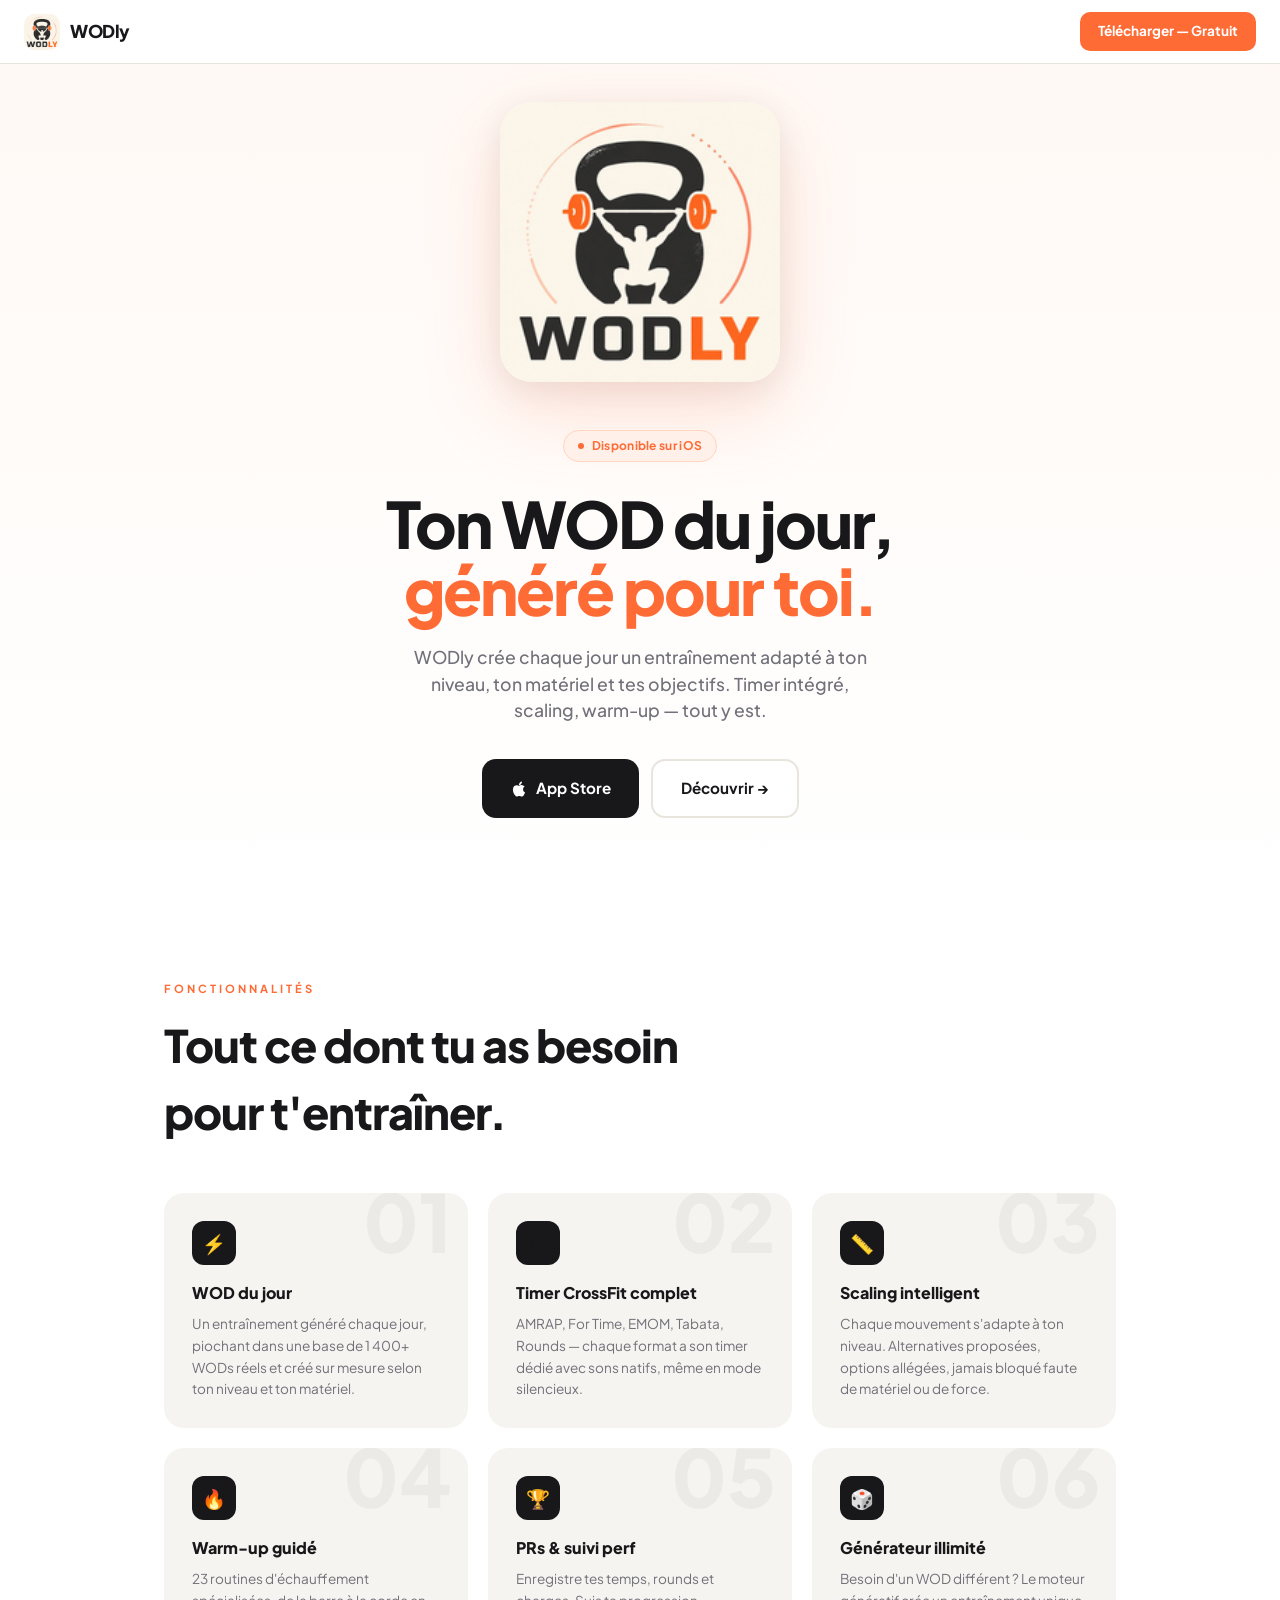
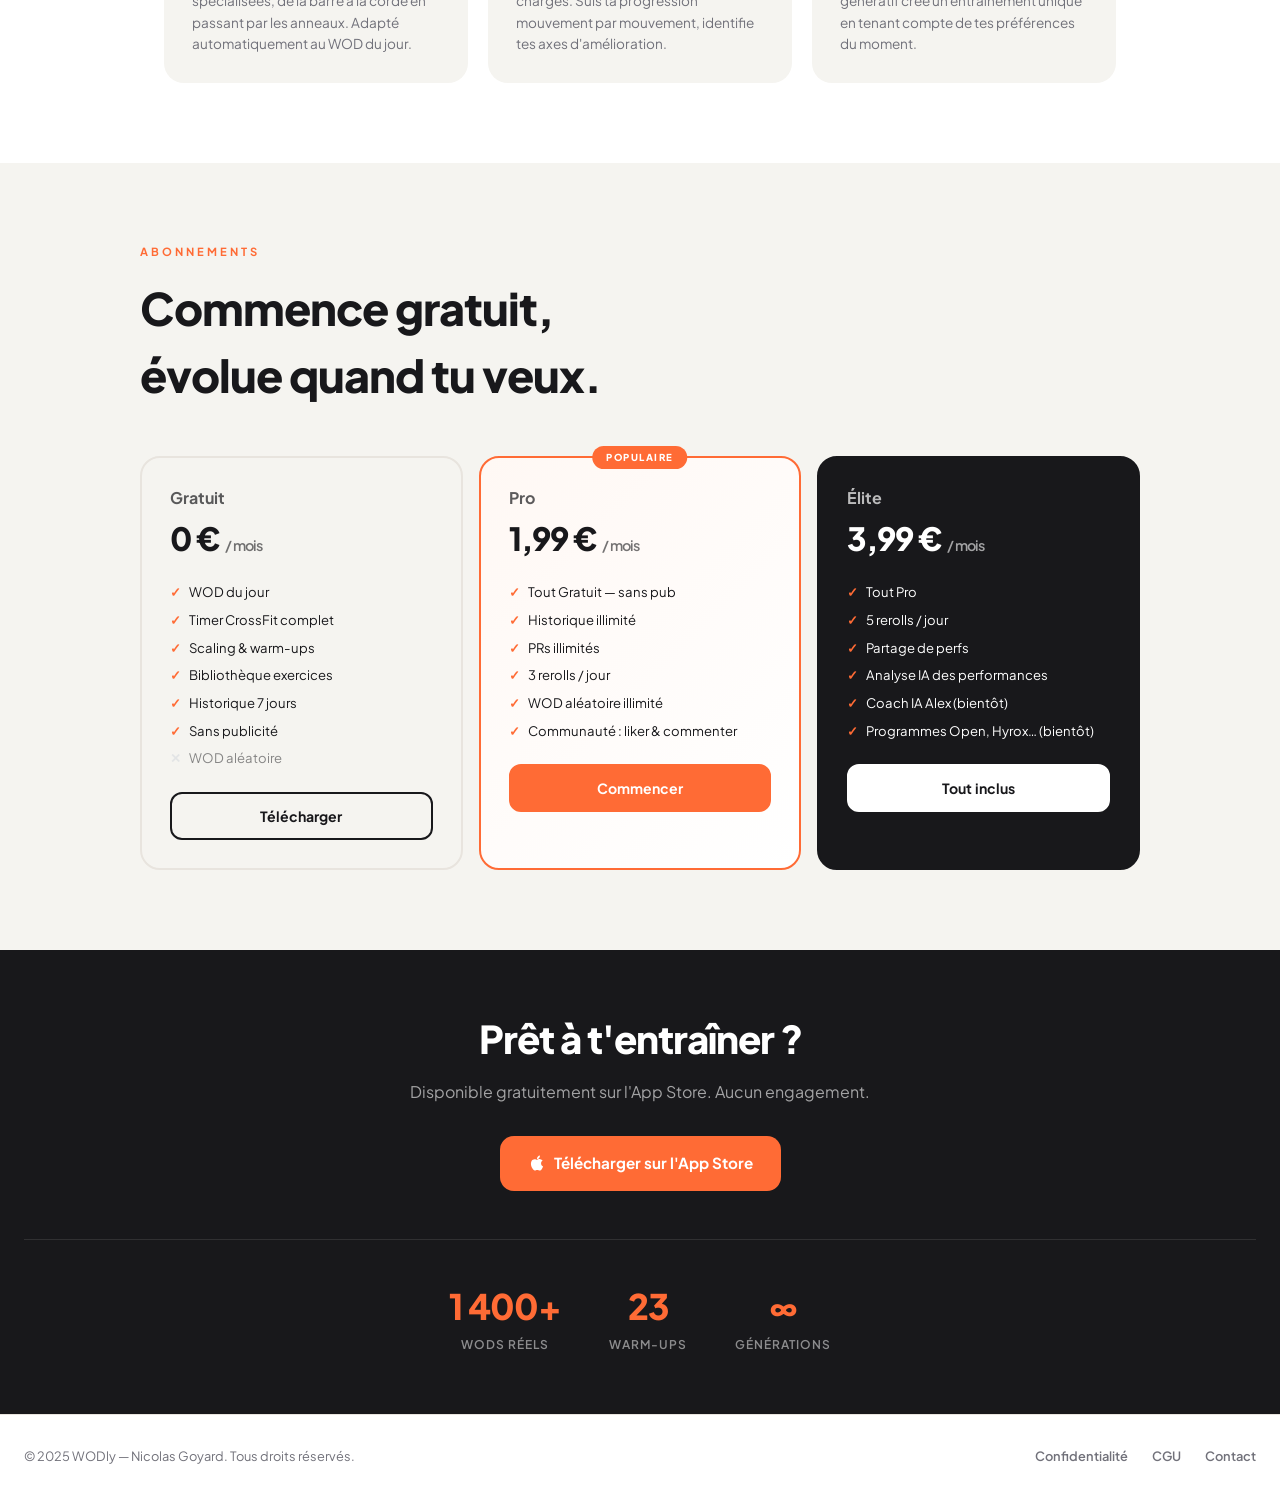
==== index.html @ 3c25b991 "Le plan Gratuit reste sans publicité Décision produit : aucune régie ne sera intégrée. La politique " ====
<!DOCTYPE html>
<html lang="fr">
<head>
<meta charset="UTF-8"/>
<meta name="viewport" content="width=device-width, initial-scale=1.0"/>
<title>WODly — Ton coach CrossFit quotidien</title>
<meta name="description" content="WODly génère ton WOD du jour, adapté à ton niveau et ton matériel. Timer, warm-up, scaling, records personnels."/>
<link rel="preconnect" href="https://fonts.googleapis.com"/>
<link href="https://fonts.googleapis.com/css2?family=Plus+Jakarta+Sans:wght@400;600;700;800;900&display=swap" rel="stylesheet"/>
<style>
  *{margin:0;padding:0;box-sizing:border-box;}
  :root{
    --orange:#FF6B35;
    --dark:#18181B;
    --cream:#FFF8F4;
    --gray:#71717A;
    --light:#F5F4F0;
  }
  body{font-family:'Plus Jakarta Sans',sans-serif;background:#fff;color:var(--dark);line-height:1.5;}

  /* NAV */
  nav{position:fixed;top:0;left:0;right:0;z-index:100;background:rgba(255,255,255,.92);backdrop-filter:blur(12px);border-bottom:1px solid #E8E4DE;padding:0 24px;height:64px;display:flex;align-items:center;justify-content:space-between;}
  .nav-logo{display:flex;align-items:center;gap:10px;}
  .nav-logo img{width:36px;height:36px;border-radius:10px;}
  .nav-logo span{font-size:1.1rem;font-weight:900;letter-spacing:-.5px;}
  .nav-cta{background:var(--orange);color:#fff;border:none;border-radius:10px;padding:9px 18px;font-family:inherit;font-size:.85rem;font-weight:700;cursor:pointer;text-decoration:none;}

  /* HERO */
  .hero{min-height:100vh;display:flex;flex-direction:column;align-items:center;justify-content:center;text-align:center;background:linear-gradient(180deg,var(--cream) 0%,#fff 100%);padding:80px 24px 60px;}
  .hero-badge{display:inline-flex;align-items:center;gap:8px;background:#FFF0E9;border:1.5px solid #FFD6C0;border-radius:20px;padding:6px 14px;font-size:.75rem;font-weight:700;color:var(--orange);margin-bottom:28px;letter-spacing:.3px;}
  .hero-badge span{width:6px;height:6px;border-radius:50%;background:var(--orange);animation:pulse 2s infinite;}
  @keyframes pulse{0%,100%{opacity:1;transform:scale(1)}50%{opacity:.6;transform:scale(.85)}}
  .hero h1{font-size:clamp(2.4rem,6vw,4rem);font-weight:900;line-height:1.05;letter-spacing:-2px;max-width:680px;margin-bottom:20px;}
  .hero h1 em{font-style:normal;color:var(--orange);}
  .hero p{font-size:1.1rem;color:var(--gray);max-width:480px;margin-bottom:36px;font-weight:500;}
  .hero-btns{display:flex;gap:12px;flex-wrap:wrap;justify-content:center;}
  .btn-primary{background:var(--dark);color:#fff;border:none;border-radius:14px;padding:16px 28px;font-family:inherit;font-size:.95rem;font-weight:700;cursor:pointer;text-decoration:none;display:inline-flex;align-items:center;gap:8px;}
  .btn-secondary{background:#fff;color:var(--dark);border:2px solid #E8E4DE;border-radius:14px;padding:16px 28px;font-family:inherit;font-size:.95rem;font-weight:700;cursor:pointer;text-decoration:none;}
  .hero-img{width:min(280px,80vw);height:min(280px,80vw);border-radius:32px;margin-bottom:48px;box-shadow:0 30px 80px rgba(255,107,53,.18),0 8px 32px rgba(0,0,0,.08);}

  /* FEATURES */
  .section{padding:80px 24px;max-width:1000px;margin:0 auto;}
  .section-label{font-size:.7rem;font-weight:700;letter-spacing:3px;text-transform:uppercase;color:var(--orange);margin-bottom:14px;}
  .section h2{font-size:clamp(1.8rem,4vw,2.8rem);font-weight:900;letter-spacing:-1px;margin-bottom:48px;max-width:560px;}
  .features{display:grid;grid-template-columns:repeat(auto-fit,minmax(280px,1fr));gap:20px;}
  .feat{background:var(--light);border-radius:20px;padding:28px;position:relative;overflow:hidden;}
  .feat::before{content:attr(data-n);position:absolute;top:-12px;right:16px;font-size:5rem;font-weight:900;color:rgba(0,0,0,.04);line-height:1;}
  .feat-icon{width:44px;height:44px;border-radius:12px;background:var(--dark);display:flex;align-items:center;justify-content:center;margin-bottom:16px;font-size:1.2rem;}
  .feat h3{font-size:1rem;font-weight:800;margin-bottom:8px;}
  .feat p{font-size:.85rem;color:var(--gray);line-height:1.6;}

  /* PLANS */
  .plans-grid{display:grid;grid-template-columns:repeat(auto-fit,minmax(280px,1fr));gap:16px;margin-top:8px;}
  .plan{border-radius:20px;padding:28px;border:2px solid #E8E4DE;position:relative;}
  .plan.featured{border-color:var(--orange);background:linear-gradient(135deg,#FFF8F4,#fff);}
  .plan.elite{border-color:var(--dark);background:var(--dark);color:#fff;}
  .plan-badge{position:absolute;top:-12px;left:50%;transform:translateX(-50%);background:var(--orange);color:#fff;border-radius:20px;padding:4px 14px;font-size:.6rem;font-weight:800;letter-spacing:1.5px;white-space:nowrap;}
  .plan h3{font-size:1rem;font-weight:700;margin-bottom:4px;opacity:.7;}
  .plan .price{font-size:2rem;font-weight:900;letter-spacing:-1px;margin-bottom:20px;}
  .plan .price span{font-size:.9rem;font-weight:600;opacity:.6;}
  .plan ul{list-style:none;display:flex;flex-direction:column;gap:8px;margin-bottom:24px;}
  .plan ul li{font-size:.82rem;display:flex;align-items:center;gap:8px;}
  .plan ul li::before{content:'✓';color:var(--orange);font-weight:900;flex-shrink:0;}
  .plan.elite ul li::before{color:#FF6B35;}
  .plan ul li.no::before{content:'✕';color:#D1D5DB;}
  .plan ul li.no{opacity:.5;}
  .plan-btn{width:100%;padding:13px;border-radius:12px;font-family:inherit;font-size:.88rem;font-weight:700;cursor:pointer;border:2px solid var(--dark);background:transparent;color:var(--dark);}
  .plan.featured .plan-btn{background:var(--orange);border-color:var(--orange);color:#fff;}
  .plan.elite .plan-btn{background:#fff;border-color:#fff;color:var(--dark);}

  /* TRUST */
  .trust{background:var(--dark);color:#fff;padding:60px 24px;text-align:center;}
  .trust h2{font-size:clamp(1.6rem,4vw,2.4rem);font-weight:900;letter-spacing:-1px;margin-bottom:12px;}
  .trust p{opacity:.6;margin-bottom:32px;font-size:1rem;}
  .trust .btn-primary{background:var(--orange);}
  .stats{display:flex;justify-content:center;gap:48px;flex-wrap:wrap;margin-top:48px;padding-top:40px;border-top:1px solid rgba(255,255,255,.1);}
  .stat{text-align:center;}
  .stat .val{font-size:2.2rem;font-weight:900;letter-spacing:-1px;color:var(--orange);}
  .stat .lbl{font-size:.75rem;opacity:.5;font-weight:600;letter-spacing:1px;text-transform:uppercase;margin-top:4px;}

  /* FOOTER */
  footer{background:#fff;border-top:1px solid #E8E4DE;padding:32px 24px;display:flex;justify-content:space-between;align-items:center;flex-wrap:wrap;gap:16px;font-size:.8rem;color:var(--gray);}
  footer a{color:var(--gray);text-decoration:none;font-weight:600;}
  footer a:hover{color:var(--dark);}
  .footer-links{display:flex;gap:24px;}

  @media(max-width:600px){
    .hero h1{font-size:2.2rem;}
    .stats{gap:28px;}
  }
</style>
</head>
<body>

<nav>
  <div class="nav-logo">
    <img src="[data-uri]" alt="WODly"/>
    <span>WODly</span>
  </div>
  <a href="#telechargement" class="nav-cta">Télécharger — Gratuit</a>
</nav>

<section class="hero">
  <img class="hero-img" src="[data-uri]" alt="WODly"/>
  <div class="hero-badge"><span></span>Disponible sur iOS</div>
  <h1>Ton WOD du jour, <em>généré pour toi.</em></h1>
  <p>WODly crée chaque jour un entraînement adapté à ton niveau, ton matériel et tes objectifs. Timer intégré, scaling, warm-up — tout y est.</p>
  <div class="hero-btns">
    <a href="#telechargement" class="btn-primary">
      <svg width="18" height="18" viewBox="0 0 24 24" fill="currentColor"><path d="M18.71 19.5c-.83 1.24-1.71 2.45-3.05 2.47-1.34.03-1.77-.79-3.29-.79-1.53 0-2 .77-3.27.82-1.31.05-2.3-1.32-3.14-2.53C4.25 17 2.94 12.45 4.7 9.39c.87-1.52 2.43-2.48 4.12-2.51 1.28-.02 2.5.87 3.29.87.78 0 2.26-1.07 3.8-.91.65.03 2.47.26 3.64 1.98-.09.06-2.17 1.28-2.15 3.81.03 3.02 2.65 4.03 2.68 4.04-.03.07-.42 1.44-1.38 2.83M13 3.5c.73-.83 1.94-1.46 2.94-1.5.13 1.17-.34 2.35-1.04 3.19-.69.85-1.83 1.51-2.95 1.42-.15-1.15.41-2.35 1.05-3.11z"/></svg>
      App Store
    </a>
    <a href="#fonctionnalites" class="btn-secondary">Découvrir →</a>
  </div>
</section>

<div id="fonctionnalites" class="section">
  <div class="section-label">Fonctionnalités</div>
  <h2>Tout ce dont tu as besoin pour t'entraîner.</h2>
  <div class="features">
    <div class="feat" data-n="01">
      <div class="feat-icon">⚡</div>
      <h3>WOD du jour</h3>
      <p>Un entraînement généré chaque jour, piochant dans une base de 1 400+ WODs réels et créé sur mesure selon ton niveau et ton matériel.</p>
    </div>
    <div class="feat" data-n="02">
      <div class="feat-icon">⏱</div>
      <h3>Timer CrossFit complet</h3>
      <p>AMRAP, For Time, EMOM, Tabata, Rounds — chaque format a son timer dédié avec sons natifs, même en mode silencieux.</p>
    </div>
    <div class="feat" data-n="03">
      <div class="feat-icon">📏</div>
      <h3>Scaling intelligent</h3>
      <p>Chaque mouvement s'adapte à ton niveau. Alternatives proposées, options allégées, jamais bloqué faute de matériel ou de force.</p>
    </div>
    <div class="feat" data-n="04">
      <div class="feat-icon">🔥</div>
      <h3>Warm-up guidé</h3>
      <p>23 routines d'échauffement spécialisées, de la barre à la corde en passant par les anneaux. Adapté automatiquement au WOD du jour.</p>
    </div>
    <div class="feat" data-n="05">
      <div class="feat-icon">🏆</div>
      <h3>PRs &amp; suivi perf</h3>
      <p>Enregistre tes temps, rounds et charges. Suis ta progression mouvement par mouvement, identifie tes axes d'amélioration.</p>
    </div>
    <div class="feat" data-n="06">
      <div class="feat-icon">🎲</div>
      <h3>Générateur illimité</h3>
      <p>Besoin d'un WOD différent ? Le moteur génératif crée un entraînement unique en tenant compte de tes préférences du moment.</p>
    </div>
  </div>
</div>

<div class="section" style="background:var(--light);max-width:none;padding:80px 24px;">
<div style="max-width:1000px;margin:0 auto;">
  <div class="section-label">Abonnements</div>
  <h2>Commence gratuit, évolue quand tu veux.</h2>
  <div class="plans-grid">

    <div class="plan">
      <h3>Gratuit</h3>
      <div class="price">0 € <span>/ mois</span></div>
      <ul>
        <li>WOD du jour</li>
        <li>Timer CrossFit complet</li>
        <li>Scaling &amp; warm-ups</li>
        <li>Bibliothèque exercices</li>
        <li>Historique 7 jours</li>
        <li>Sans publicité</li>
        <li class="no">WOD aléatoire</li>
      </ul>
      <button class="plan-btn">Télécharger</button>
    </div>

    <div class="plan featured">
      <div class="plan-badge">POPULAIRE</div>
      <h3>Pro</h3>
      <div class="price">1,99 € <span>/ mois</span></div>
      <ul>
        <li>Tout Gratuit — sans pub</li>
        <li>Historique illimité</li>
        <li>PRs illimités</li>
        <li>3 rerolls / jour</li>
        <li>WOD aléatoire illimité</li>
        <li>Communauté : liker &amp; commenter</li>
      </ul>
      <button class="plan-btn">Commencer</button>
    </div>

    <div class="plan elite">
      <h3>Élite</h3>
      <div class="price">3,99 € <span>/ mois</span></div>
      <ul>
        <li>Tout Pro</li>
        <li>5 rerolls / jour</li>
        <li>Partage de perfs</li>
        <li>Analyse IA des performances</li>
        <li>Coach IA Alex (bientôt)</li>
        <li>Programmes Open, Hyrox… (bientôt)</li>
      </ul>
      <button class="plan-btn">Tout inclus</button>
    </div>

  </div>
</div>
</div>

<div class="trust" id="telechargement">
  <h2>Prêt à t'entraîner ?</h2>
  <p>Disponible gratuitement sur l'App Store. Aucun engagement.</p>
  <a href="#" class="btn-primary">
    <svg width="18" height="18" viewBox="0 0 24 24" fill="currentColor"><path d="M18.71 19.5c-.83 1.24-1.71 2.45-3.05 2.47-1.34.03-1.77-.79-3.29-.79-1.53 0-2 .77-3.27.82-1.31.05-2.3-1.32-3.14-2.53C4.25 17 2.94 12.45 4.7 9.39c.87-1.52 2.43-2.48 4.12-2.51 1.28-.02 2.5.87 3.29.87.78 0 2.26-1.07 3.8-.91.65.03 2.47.26 3.64 1.98-.09.06-2.17 1.28-2.15 3.81.03 3.02 2.65 4.03 2.68 4.04-.03.07-.42 1.44-1.38 2.83M13 3.5c.73-.83 1.94-1.46 2.94-1.5.13 1.17-.34 2.35-1.04 3.19-.69.85-1.83 1.51-2.95 1.42-.15-1.15.41-2.35 1.05-3.11z"/></svg>
    Télécharger sur l'App Store
  </a>
  <div class="stats">
    <div class="stat"><div class="val">1 400+</div><div class="lbl">WODs réels</div></div>
    <div class="stat"><div class="val">23</div><div class="lbl">Warm-ups</div></div>
    <div class="stat"><div class="val">∞</div><div class="lbl">Générations</div></div>
  </div>
</div>

<footer>
  <span>© 2025 WODly — Nicolas Goyard. Tous droits réservés.</span>
  <div class="footer-links">
    <a href="politique-de-confidentialite.html">Confidentialité</a>
    <a href="cgu.html">CGU</a>
    <a href="mailto:contact@wodly-app.com">Contact</a>
  </div>
</footer>

</body>
</html>
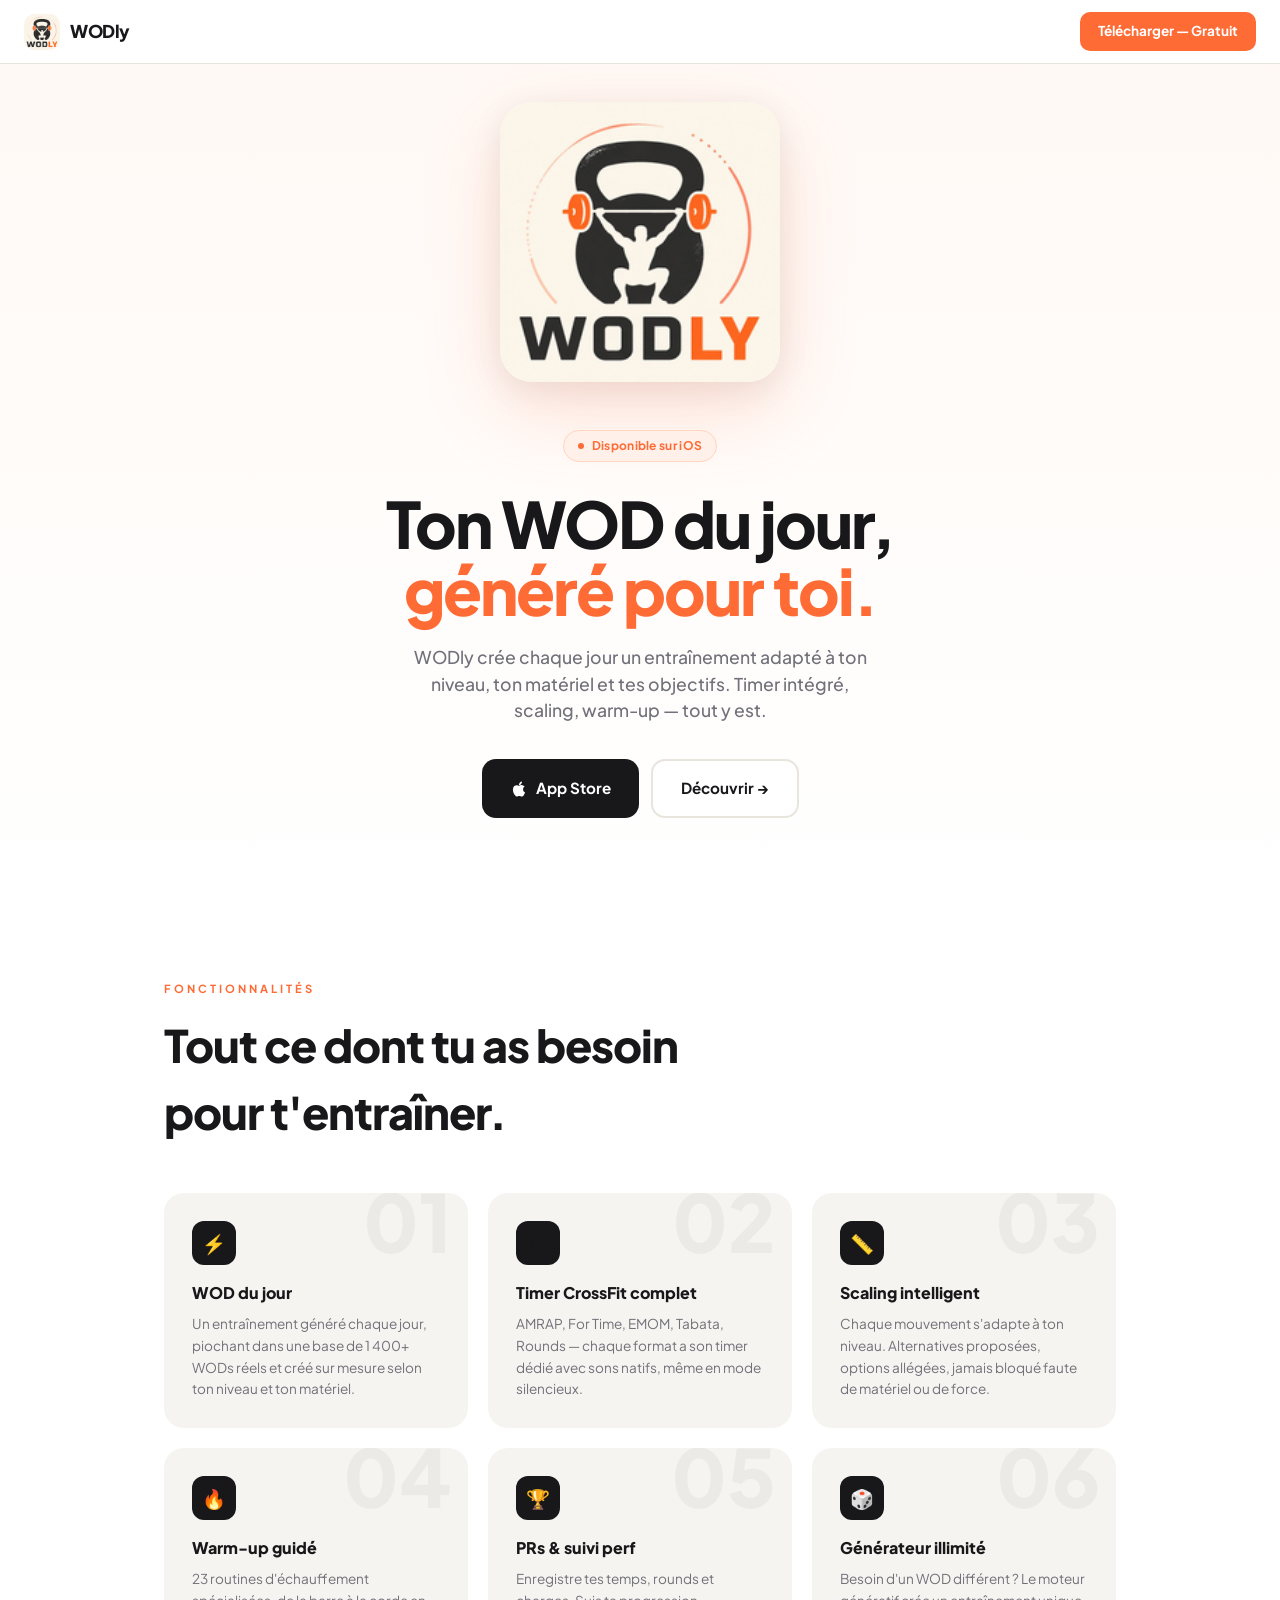
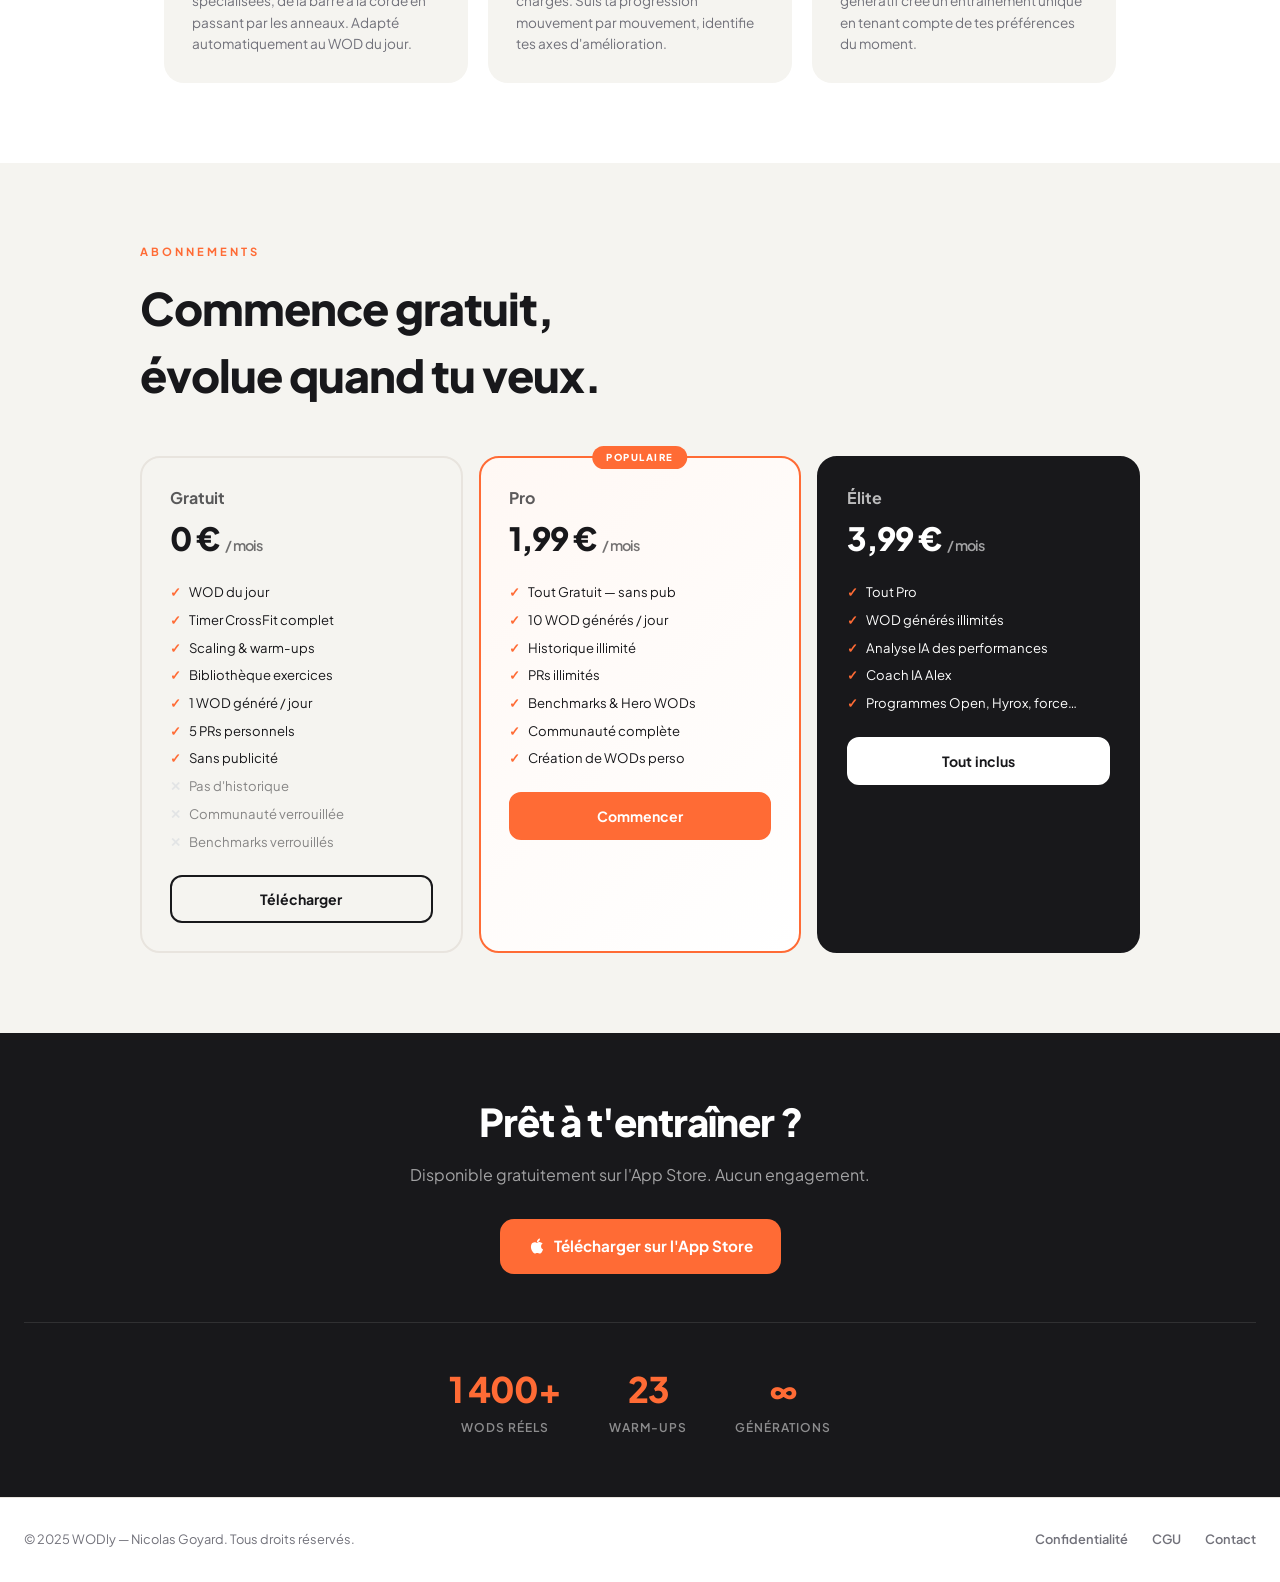
==== commit 518609e1: "Aligne les offres sur ce que l'app livre vraiment La page annonçait « Historique 7 jours » au plan G" ====
--- a/index.html
+++ b/index.html
@@ -165,9 +165,12 @@
         <li>Timer CrossFit complet</li>
         <li>Scaling &amp; warm-ups</li>
         <li>Bibliothèque exercices</li>
-        <li>Historique 7 jours</li>
+        <li>1 WOD généré / jour</li>
+        <li>5 PRs personnels</li>
         <li>Sans publicité</li>
-        <li class="no">WOD aléatoire</li>
+        <li class="no">Pas d'historique</li>
+        <li class="no">Communauté verrouillée</li>
+        <li class="no">Benchmarks verrouillés</li>
       </ul>
       <button class="plan-btn">Télécharger</button>
     </div>
@@ -178,11 +181,12 @@
       <div class="price">1,99 € <span>/ mois</span></div>
       <ul>
         <li>Tout Gratuit — sans pub</li>
+        <li>10 WOD générés / jour</li>
         <li>Historique illimité</li>
         <li>PRs illimités</li>
-        <li>3 rerolls / jour</li>
-        <li>WOD aléatoire illimité</li>
-        <li>Communauté : liker &amp; commenter</li>
+        <li>Benchmarks &amp; Hero WODs</li>
+        <li>Communauté complète</li>
+        <li>Création de WODs perso</li>
       </ul>
       <button class="plan-btn">Commencer</button>
     </div>
@@ -192,11 +196,10 @@
       <div class="price">3,99 € <span>/ mois</span></div>
       <ul>
         <li>Tout Pro</li>
-        <li>5 rerolls / jour</li>
-        <li>Partage de perfs</li>
+        <li>WOD générés illimités</li>
         <li>Analyse IA des performances</li>
-        <li>Coach IA Alex (bientôt)</li>
-        <li>Programmes Open, Hyrox… (bientôt)</li>
+        <li>Coach IA Alex</li>
+        <li>Programmes Open, Hyrox, force…</li>
       </ul>
       <button class="plan-btn">Tout inclus</button>
     </div>
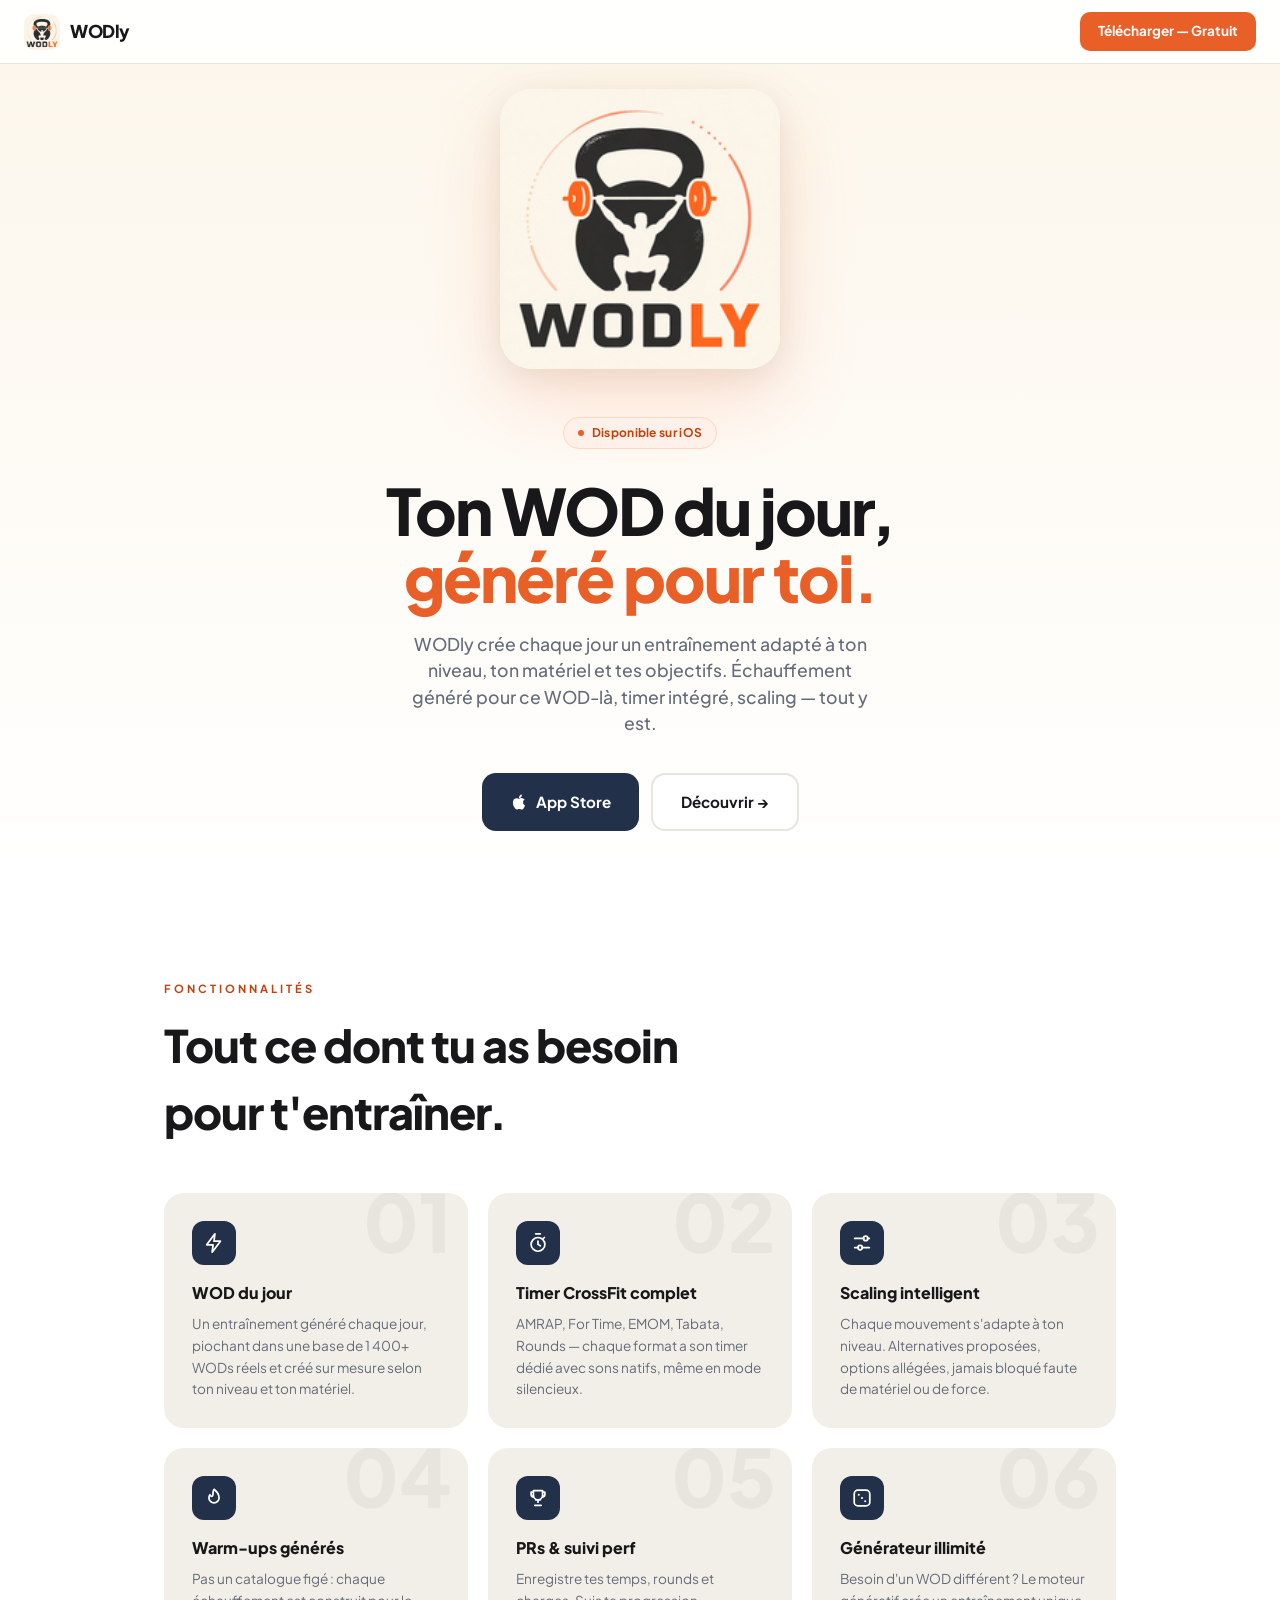
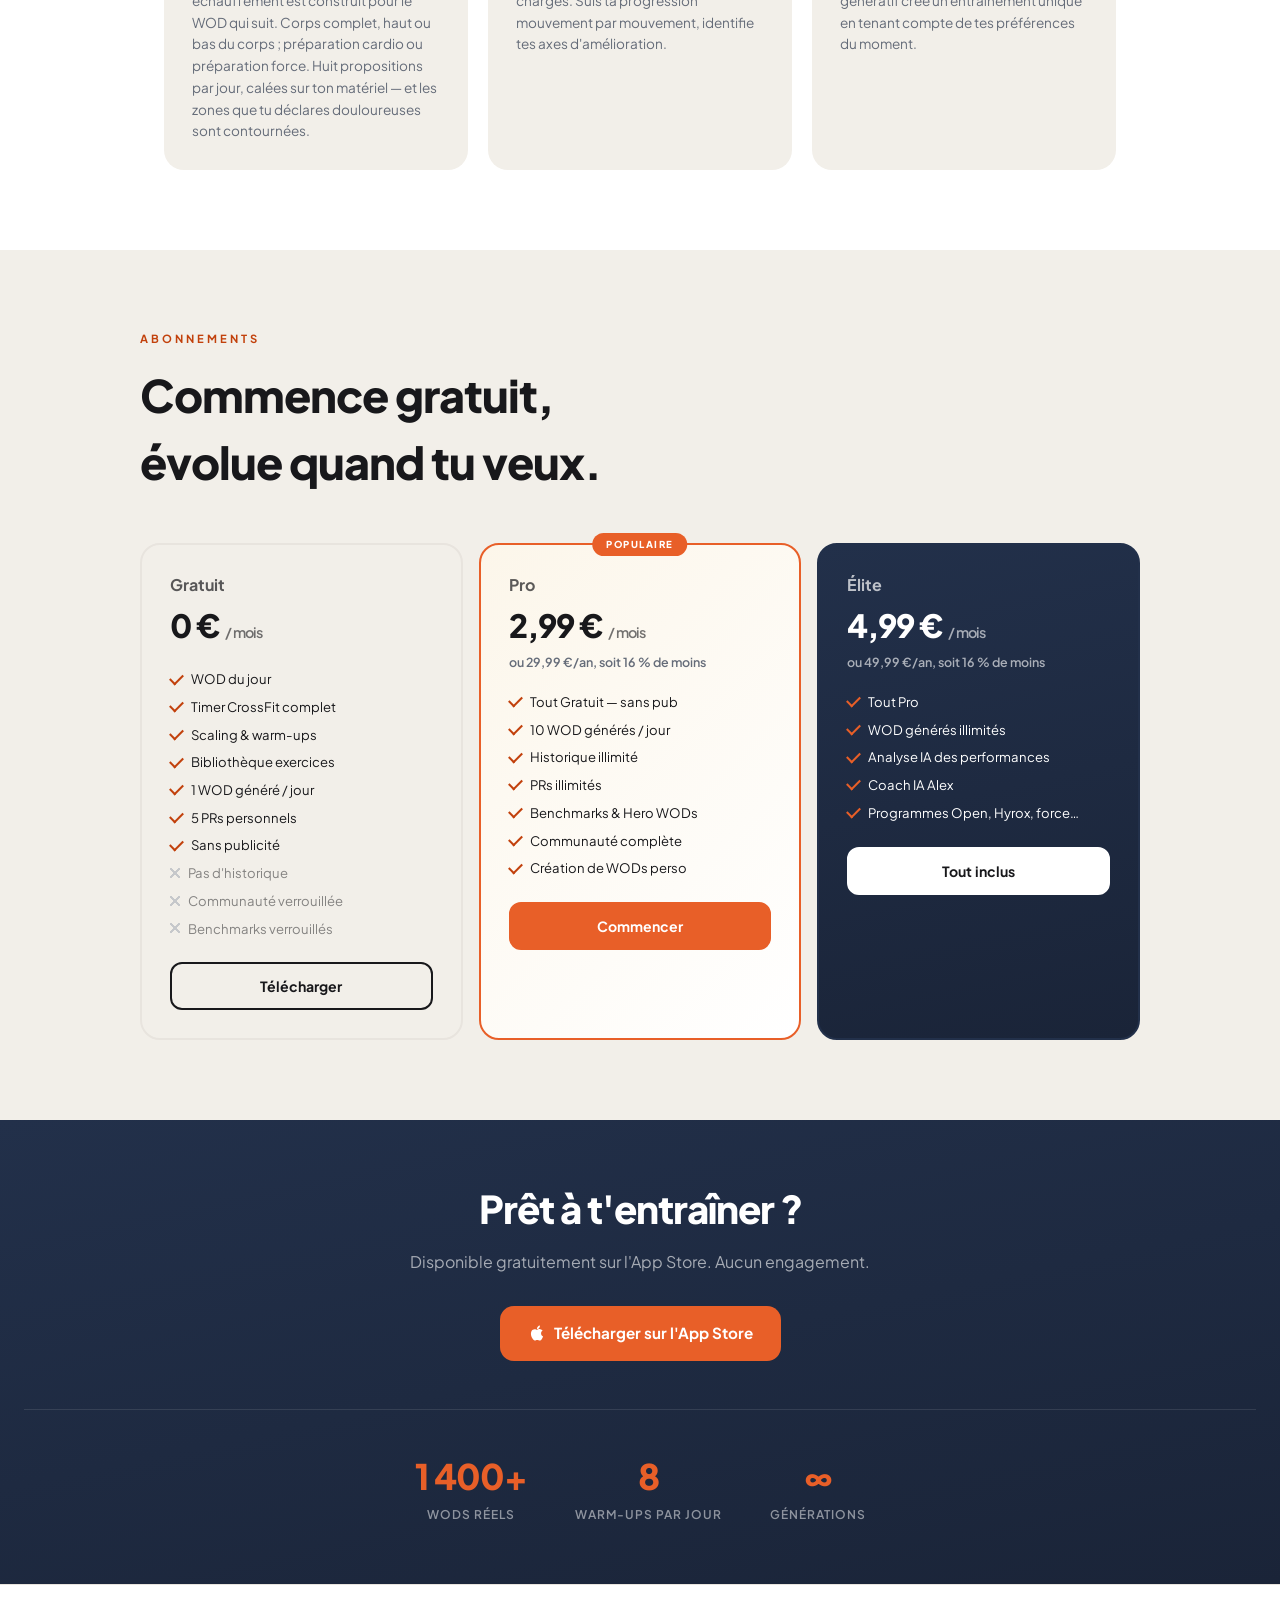
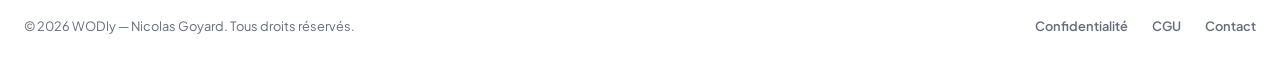
==== commit 48ab331e: "Aligne le site sur l'app : couleurs Denim, vrais tarifs, vrais warm-ups Couleurs. Le site vivait sur" ====
--- a/index.html
+++ b/index.html
@@ -10,16 +10,24 @@
 <style>
   *{margin:0;padding:0;box-sizing:border-box;}
   :root{
-    --orange:#FF6B35;
+    /* Alignée sur l'apparence Denim de l'app (2026-09-11), celle que voient
+       les athlètes par défaut. L'orange vif sert aux aplats et au grand texte ;
+       --orange-ink, plus sombre, sert partout où l'orange devient du petit
+       texte sur fond clair — c'est la correction de contraste faite dans l'app. */
+    --denim:#22304A;
+    --denim-deep:#1A2438;
+    --orange:#E85F28;
+    --orange-ink:#C2410C;
     --dark:#18181B;
-    --cream:#FFF8F4;
-    --gray:#71717A;
-    --light:#F5F4F0;
+    --cream:#FCF6EA;
+    --gray:#656C79;
+    --light:#F2EFE9;
+    --border:#E8E4DE;
   }
   body{font-family:'Plus Jakarta Sans',sans-serif;background:#fff;color:var(--dark);line-height:1.5;}
 
   /* NAV */
-  nav{position:fixed;top:0;left:0;right:0;z-index:100;background:rgba(255,255,255,.92);backdrop-filter:blur(12px);border-bottom:1px solid #E8E4DE;padding:0 24px;height:64px;display:flex;align-items:center;justify-content:space-between;}
+  nav{position:fixed;top:0;left:0;right:0;z-index:100;background:rgba(255,255,255,.92);backdrop-filter:blur(12px);border-bottom:1px solid var(--border);padding:0 24px;height:64px;display:flex;align-items:center;justify-content:space-between;}
   .nav-logo{display:flex;align-items:center;gap:10px;}
   .nav-logo img{width:36px;height:36px;border-radius:10px;}
   .nav-logo span{font-size:1.1rem;font-weight:900;letter-spacing:-.5px;}
@@ -27,49 +35,58 @@
 
   /* HERO */
   .hero{min-height:100vh;display:flex;flex-direction:column;align-items:center;justify-content:center;text-align:center;background:linear-gradient(180deg,var(--cream) 0%,#fff 100%);padding:80px 24px 60px;}
-  .hero-badge{display:inline-flex;align-items:center;gap:8px;background:#FFF0E9;border:1.5px solid #FFD6C0;border-radius:20px;padding:6px 14px;font-size:.75rem;font-weight:700;color:var(--orange);margin-bottom:28px;letter-spacing:.3px;}
+  .hero-badge{display:inline-flex;align-items:center;gap:8px;background:#FFF0E9;border:1.5px solid #FFD6C0;border-radius:20px;padding:6px 14px;font-size:.75rem;font-weight:700;color:var(--orange-ink);margin-bottom:28px;letter-spacing:.3px;}
   .hero-badge span{width:6px;height:6px;border-radius:50%;background:var(--orange);animation:pulse 2s infinite;}
   @keyframes pulse{0%,100%{opacity:1;transform:scale(1)}50%{opacity:.6;transform:scale(.85)}}
   .hero h1{font-size:clamp(2.4rem,6vw,4rem);font-weight:900;line-height:1.05;letter-spacing:-2px;max-width:680px;margin-bottom:20px;}
   .hero h1 em{font-style:normal;color:var(--orange);}
   .hero p{font-size:1.1rem;color:var(--gray);max-width:480px;margin-bottom:36px;font-weight:500;}
   .hero-btns{display:flex;gap:12px;flex-wrap:wrap;justify-content:center;}
-  .btn-primary{background:var(--dark);color:#fff;border:none;border-radius:14px;padding:16px 28px;font-family:inherit;font-size:.95rem;font-weight:700;cursor:pointer;text-decoration:none;display:inline-flex;align-items:center;gap:8px;}
-  .btn-secondary{background:#fff;color:var(--dark);border:2px solid #E8E4DE;border-radius:14px;padding:16px 28px;font-family:inherit;font-size:.95rem;font-weight:700;cursor:pointer;text-decoration:none;}
+  .btn-primary{background:var(--denim);color:#fff;border:none;border-radius:14px;padding:16px 28px;font-family:inherit;font-size:.95rem;font-weight:700;cursor:pointer;text-decoration:none;display:inline-flex;align-items:center;gap:8px;}
+  .btn-secondary{background:#fff;color:var(--dark);border:2px solid var(--border);border-radius:14px;padding:16px 28px;font-family:inherit;font-size:.95rem;font-weight:700;cursor:pointer;text-decoration:none;}
   .hero-img{width:min(280px,80vw);height:min(280px,80vw);border-radius:32px;margin-bottom:48px;box-shadow:0 30px 80px rgba(255,107,53,.18),0 8px 32px rgba(0,0,0,.08);}
 
   /* FEATURES */
   .section{padding:80px 24px;max-width:1000px;margin:0 auto;}
-  .section-label{font-size:.7rem;font-weight:700;letter-spacing:3px;text-transform:uppercase;color:var(--orange);margin-bottom:14px;}
+  .section-label{font-size:.7rem;font-weight:700;letter-spacing:3px;text-transform:uppercase;color:var(--orange-ink);margin-bottom:14px;}
   .section h2{font-size:clamp(1.8rem,4vw,2.8rem);font-weight:900;letter-spacing:-1px;margin-bottom:48px;max-width:560px;}
   .features{display:grid;grid-template-columns:repeat(auto-fit,minmax(280px,1fr));gap:20px;}
   .feat{background:var(--light);border-radius:20px;padding:28px;position:relative;overflow:hidden;}
   .feat::before{content:attr(data-n);position:absolute;top:-12px;right:16px;font-size:5rem;font-weight:900;color:rgba(0,0,0,.04);line-height:1;}
-  .feat-icon{width:44px;height:44px;border-radius:12px;background:var(--dark);display:flex;align-items:center;justify-content:center;margin-bottom:16px;font-size:1.2rem;}
+  .feat-icon{width:44px;height:44px;border-radius:12px;background:var(--denim);color:#fff;display:flex;align-items:center;justify-content:center;margin-bottom:16px;}
   .feat h3{font-size:1rem;font-weight:800;margin-bottom:8px;}
   .feat p{font-size:.85rem;color:var(--gray);line-height:1.6;}
 
   /* PLANS */
   .plans-grid{display:grid;grid-template-columns:repeat(auto-fit,minmax(280px,1fr));gap:16px;margin-top:8px;}
-  .plan{border-radius:20px;padding:28px;border:2px solid #E8E4DE;position:relative;}
-  .plan.featured{border-color:var(--orange);background:linear-gradient(135deg,#FFF8F4,#fff);}
-  .plan.elite{border-color:var(--dark);background:var(--dark);color:#fff;}
+  .plan{border-radius:20px;padding:28px;border:2px solid var(--border);position:relative;}
+  .plan.featured{border-color:var(--orange);background:linear-gradient(135deg,var(--cream),#fff);}
+  .plan.elite{border-color:var(--denim);background:linear-gradient(168deg,var(--denim) 0%,var(--denim-deep) 100%);color:#fff;}
   .plan-badge{position:absolute;top:-12px;left:50%;transform:translateX(-50%);background:var(--orange);color:#fff;border-radius:20px;padding:4px 14px;font-size:.6rem;font-weight:800;letter-spacing:1.5px;white-space:nowrap;}
   .plan h3{font-size:1rem;font-weight:700;margin-bottom:4px;opacity:.7;}
   .plan .price{font-size:2rem;font-weight:900;letter-spacing:-1px;margin-bottom:20px;}
   .plan .price span{font-size:.9rem;font-weight:600;opacity:.6;}
+.price-year{font-size:.78rem;font-weight:600;color:var(--gray);margin:-16px 0 20px;}
+  .plan.elite .price-year{color:rgba(255,255,255,.62);}
   .plan ul{list-style:none;display:flex;flex-direction:column;gap:8px;margin-bottom:24px;}
   .plan ul li{font-size:.82rem;display:flex;align-items:center;gap:8px;}
-  .plan ul li::before{content:'✓';color:var(--orange);font-weight:900;flex-shrink:0;}
-  .plan.elite ul li::before{color:#FF6B35;}
-  .plan ul li.no::before{content:'✕';color:#D1D5DB;}
+  /* Coche DESSINÉE, plus un caractère (2026-09-11). « ✓ » et « ✕ » sont rendus
+     par la police système : sur iOS et macOS ils prennent l'allure des symboles
+     d'Apple, ce qui jurait avec le reste. Deux bords en L pivotés, et le trait
+     suit la couleur du texte partout. */
+  .plan ul li::before{content:'';width:11px;height:6px;flex-shrink:0;margin-top:-3px;
+    border:2px solid var(--orange-ink);border-top:none;border-right:none;transform:rotate(-45deg);}
+  .plan.elite ul li::before{border-color:var(--orange);}
+    .plan ul li.no::before{content:'';width:10px;height:10px;border:none;transform:none;margin-top:0;
+    background:linear-gradient(45deg,transparent 44%,#9BA3AF 44%,#9BA3AF 56%,transparent 56%),
+               linear-gradient(-45deg,transparent 44%,#9BA3AF 44%,#9BA3AF 56%,transparent 56%);}
   .plan ul li.no{opacity:.5;}
   .plan-btn{width:100%;padding:13px;border-radius:12px;font-family:inherit;font-size:.88rem;font-weight:700;cursor:pointer;border:2px solid var(--dark);background:transparent;color:var(--dark);}
   .plan.featured .plan-btn{background:var(--orange);border-color:var(--orange);color:#fff;}
   .plan.elite .plan-btn{background:#fff;border-color:#fff;color:var(--dark);}
 
   /* TRUST */
-  .trust{background:var(--dark);color:#fff;padding:60px 24px;text-align:center;}
+  .trust{background:linear-gradient(168deg,var(--denim) 0%,var(--denim-deep) 100%);color:#fff;padding:60px 24px;text-align:center;}
   .trust h2{font-size:clamp(1.6rem,4vw,2.4rem);font-weight:900;letter-spacing:-1px;margin-bottom:12px;}
   .trust p{opacity:.6;margin-bottom:32px;font-size:1rem;}
   .trust .btn-primary{background:var(--orange);}
@@ -79,7 +96,7 @@
   .stat .lbl{font-size:.75rem;opacity:.5;font-weight:600;letter-spacing:1px;text-transform:uppercase;margin-top:4px;}
 
   /* FOOTER */
-  footer{background:#fff;border-top:1px solid #E8E4DE;padding:32px 24px;display:flex;justify-content:space-between;align-items:center;flex-wrap:wrap;gap:16px;font-size:.8rem;color:var(--gray);}
+  footer{background:#fff;border-top:1px solid var(--border);padding:32px 24px;display:flex;justify-content:space-between;align-items:center;flex-wrap:wrap;gap:16px;font-size:.8rem;color:var(--gray);}
   footer a{color:var(--gray);text-decoration:none;font-weight:600;}
   footer a:hover{color:var(--dark);}
   .footer-links{display:flex;gap:24px;}
@@ -104,7 +121,7 @@
   <img class="hero-img" src="[data-uri]" alt="WODly"/>
   <div class="hero-badge"><span></span>Disponible sur iOS</div>
   <h1>Ton WOD du jour, <em>généré pour toi.</em></h1>
-  <p>WODly crée chaque jour un entraînement adapté à ton niveau, ton matériel et tes objectifs. Timer intégré, scaling, warm-up — tout y est.</p>
+  <p>WODly crée chaque jour un entraînement adapté à ton niveau, ton matériel et tes objectifs. Échauffement généré pour ce WOD-là, timer intégré, scaling — tout y est.</p>
   <div class="hero-btns">
     <a href="#telechargement" class="btn-primary">
       <svg width="18" height="18" viewBox="0 0 24 24" fill="currentColor"><path d="M18.71 19.5c-.83 1.24-1.71 2.45-3.05 2.47-1.34.03-1.77-.79-3.29-.79-1.53 0-2 .77-3.27.82-1.31.05-2.3-1.32-3.14-2.53C4.25 17 2.94 12.45 4.7 9.39c.87-1.52 2.43-2.48 4.12-2.51 1.28-.02 2.5.87 3.29.87.78 0 2.26-1.07 3.8-.91.65.03 2.47.26 3.64 1.98-.09.06-2.17 1.28-2.15 3.81.03 3.02 2.65 4.03 2.68 4.04-.03.07-.42 1.44-1.38 2.83M13 3.5c.73-.83 1.94-1.46 2.94-1.5.13 1.17-.34 2.35-1.04 3.19-.69.85-1.83 1.51-2.95 1.42-.15-1.15.41-2.35 1.05-3.11z"/></svg>
@@ -119,32 +136,32 @@
   <h2>Tout ce dont tu as besoin pour t'entraîner.</h2>
   <div class="features">
     <div class="feat" data-n="01">
-      <div class="feat-icon">⚡</div>
+      <div class="feat-icon"><svg viewBox="0 0 24 24" width="22" height="22" fill="none" stroke="currentColor" stroke-width="1.9" stroke-linecap="round" stroke-linejoin="round"><path d="M13 2 4 14h7l-1 8 9-12h-7l1-8Z"/></svg></div>
       <h3>WOD du jour</h3>
       <p>Un entraînement généré chaque jour, piochant dans une base de 1 400+ WODs réels et créé sur mesure selon ton niveau et ton matériel.</p>
     </div>
     <div class="feat" data-n="02">
-      <div class="feat-icon">⏱</div>
+      <div class="feat-icon"><svg viewBox="0 0 24 24" width="22" height="22" fill="none" stroke="currentColor" stroke-width="1.9" stroke-linecap="round" stroke-linejoin="round"><circle cx="12" cy="13.5" r="7.5"/><path d="M12 10v3.5l2.5 1.5M9.5 2h5M19 6l-1.6 1.6"/></svg></div>
       <h3>Timer CrossFit complet</h3>
       <p>AMRAP, For Time, EMOM, Tabata, Rounds — chaque format a son timer dédié avec sons natifs, même en mode silencieux.</p>
     </div>
     <div class="feat" data-n="03">
-      <div class="feat-icon">📏</div>
+      <div class="feat-icon"><svg viewBox="0 0 24 24" width="22" height="22" fill="none" stroke="currentColor" stroke-width="1.9" stroke-linecap="round" stroke-linejoin="round"><path d="M4 7h10M18 7h2M4 17h4M12 17h8"/><circle cx="16" cy="7" r="2.4"/><circle cx="10" cy="17" r="2.4"/></svg></div>
       <h3>Scaling intelligent</h3>
       <p>Chaque mouvement s'adapte à ton niveau. Alternatives proposées, options allégées, jamais bloqué faute de matériel ou de force.</p>
     </div>
     <div class="feat" data-n="04">
-      <div class="feat-icon">🔥</div>
-      <h3>Warm-up guidé</h3>
-      <p>23 routines d'échauffement spécialisées, de la barre à la corde en passant par les anneaux. Adapté automatiquement au WOD du jour.</p>
+      <div class="feat-icon"><svg viewBox="0 0 24 24" width="22" height="22" fill="none" stroke="currentColor" stroke-width="1.9" stroke-linecap="round" stroke-linejoin="round"><path d="M12 2.5s5.5 4.4 5.5 9.4a5.5 5.5 0 0 1-11 0c0-2 1-3.4 1-3.4s.6 1.6 1.8 1.6c1.6 0 1.7-2.6 1.7-4.2 0-1.8.9-3.4 1-3.4Z"/></svg></div>
+      <h3>Warm-ups générés</h3>
+      <p>Pas un catalogue figé : chaque échauffement est construit pour le WOD qui suit. Corps complet, haut ou bas du corps ; préparation cardio ou préparation force. Huit propositions par jour, calées sur ton matériel — et les zones que tu déclares douloureuses sont contournées.</p>
     </div>
     <div class="feat" data-n="05">
-      <div class="feat-icon">🏆</div>
+      <div class="feat-icon"><svg viewBox="0 0 24 24" width="22" height="22" fill="none" stroke="currentColor" stroke-width="1.9" stroke-linecap="round" stroke-linejoin="round"><path d="M7 4h10v5a5 5 0 0 1-10 0V4ZM7 5.5H4.5V8A3 3 0 0 0 7 11M17 5.5h2.5V8A3 3 0 0 1 17 11M9.5 14h5M12 14v2.5M8.5 20h7"/></svg></div>
       <h3>PRs &amp; suivi perf</h3>
       <p>Enregistre tes temps, rounds et charges. Suis ta progression mouvement par mouvement, identifie tes axes d'amélioration.</p>
     </div>
     <div class="feat" data-n="06">
-      <div class="feat-icon">🎲</div>
+      <div class="feat-icon"><svg viewBox="0 0 24 24" width="22" height="22" fill="none" stroke="currentColor" stroke-width="1.9" stroke-linecap="round" stroke-linejoin="round"><rect x="3.5" y="3.5" width="17" height="17" rx="4"/><circle cx="8.5" cy="8.5" r="1.15" fill="currentColor" stroke="none"/><circle cx="15.5" cy="15.5" r="1.15" fill="currentColor" stroke="none"/><circle cx="12" cy="12" r="1.15" fill="currentColor" stroke="none"/></svg></div>
       <h3>Générateur illimité</h3>
       <p>Besoin d'un WOD différent ? Le moteur génératif crée un entraînement unique en tenant compte de tes préférences du moment.</p>
     </div>
@@ -178,7 +195,8 @@
     <div class="plan featured">
       <div class="plan-badge">POPULAIRE</div>
       <h3>Pro</h3>
-      <div class="price">1,99 € <span>/ mois</span></div>
+      <div class="price">2,99 € <span>/ mois</span></div>
+      <div class="price-year">ou 29,99 €/an, soit 16 % de moins</div>
       <ul>
         <li>Tout Gratuit — sans pub</li>
         <li>10 WOD générés / jour</li>
@@ -193,7 +211,8 @@
 
     <div class="plan elite">
       <h3>Élite</h3>
-      <div class="price">3,99 € <span>/ mois</span></div>
+      <div class="price">4,99 € <span>/ mois</span></div>
+      <div class="price-year">ou 49,99 €/an, soit 16 % de moins</div>
       <ul>
         <li>Tout Pro</li>
         <li>WOD générés illimités</li>
@@ -217,13 +236,13 @@
   </a>
   <div class="stats">
     <div class="stat"><div class="val">1 400+</div><div class="lbl">WODs réels</div></div>
-    <div class="stat"><div class="val">23</div><div class="lbl">Warm-ups</div></div>
+    <div class="stat"><div class="val">8</div><div class="lbl">Warm-ups par jour</div></div>
     <div class="stat"><div class="val">∞</div><div class="lbl">Générations</div></div>
   </div>
 </div>
 
 <footer>
-  <span>© 2025 WODly — Nicolas Goyard. Tous droits réservés.</span>
+  <span>© 2026 WODly — Nicolas Goyard. Tous droits réservés.</span>
   <div class="footer-links">
     <a href="politique-de-confidentialite.html">Confidentialité</a>
     <a href="cgu.html">CGU</a>
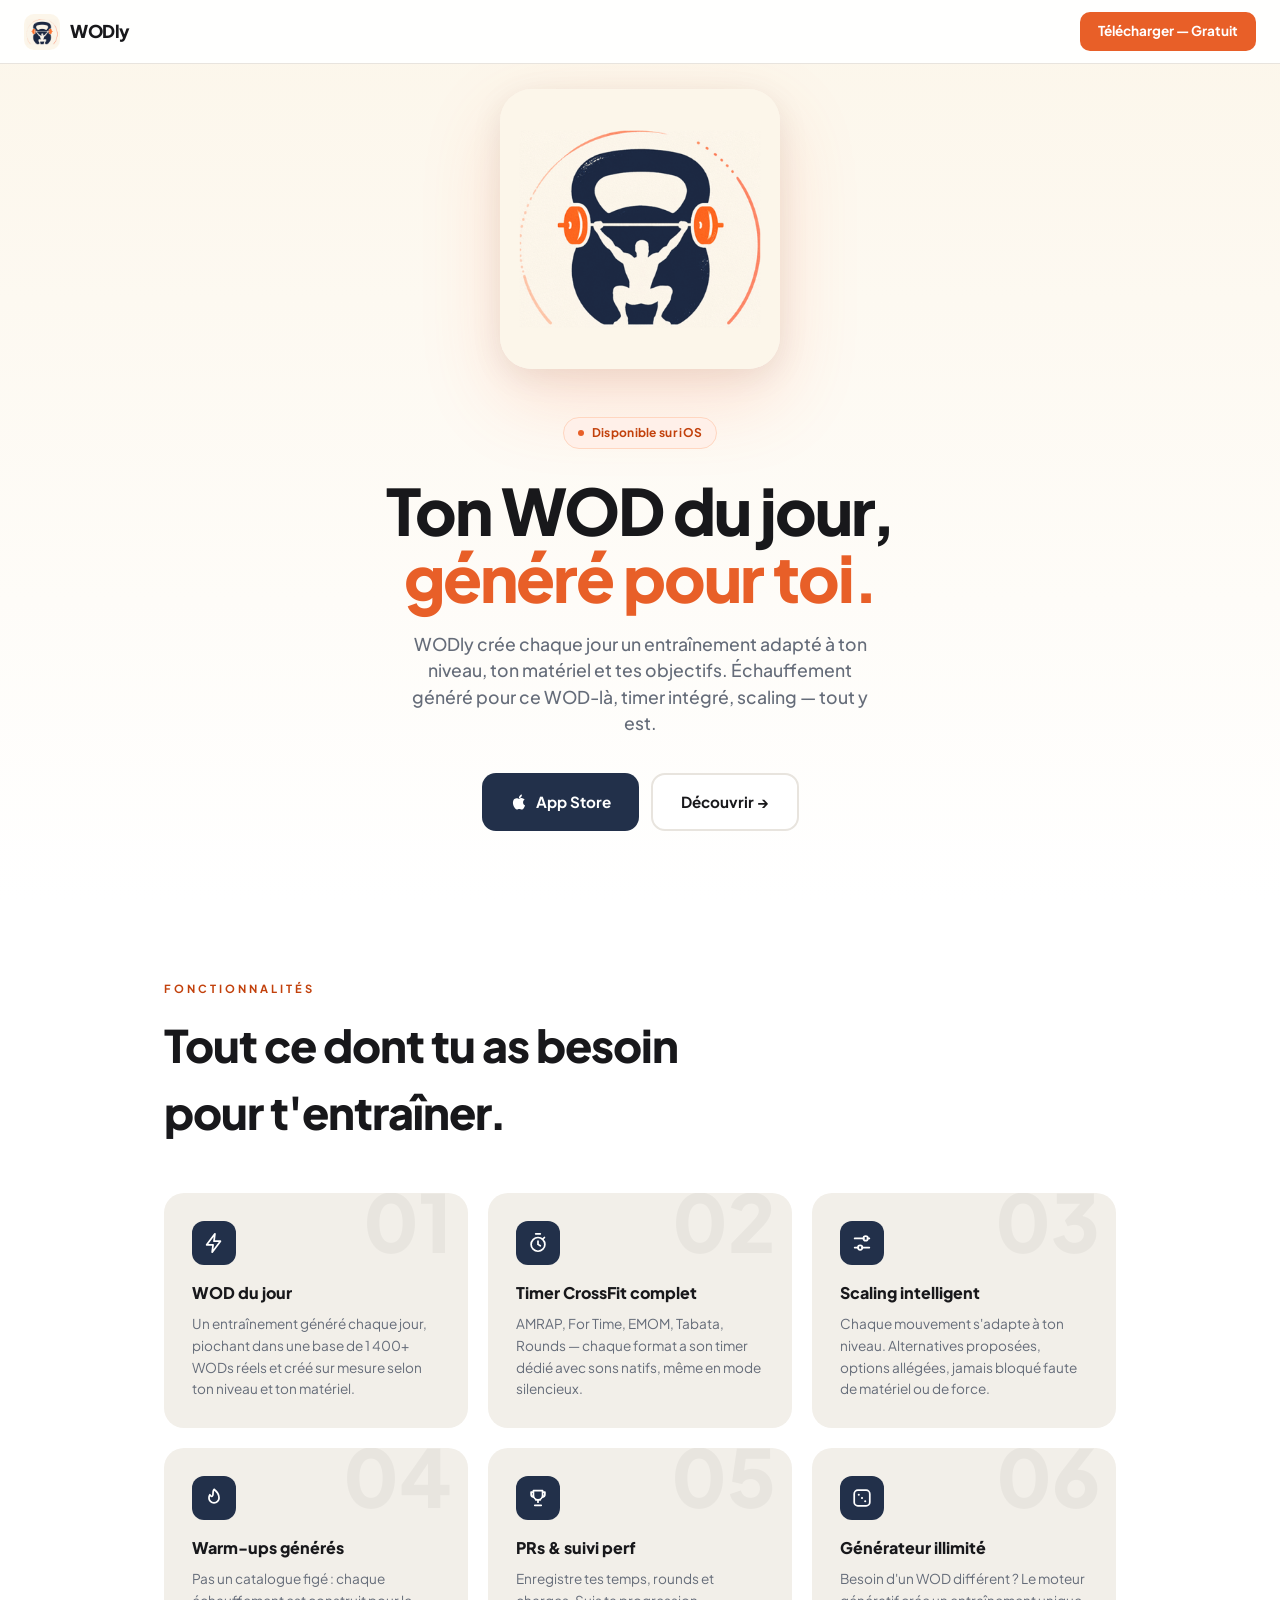
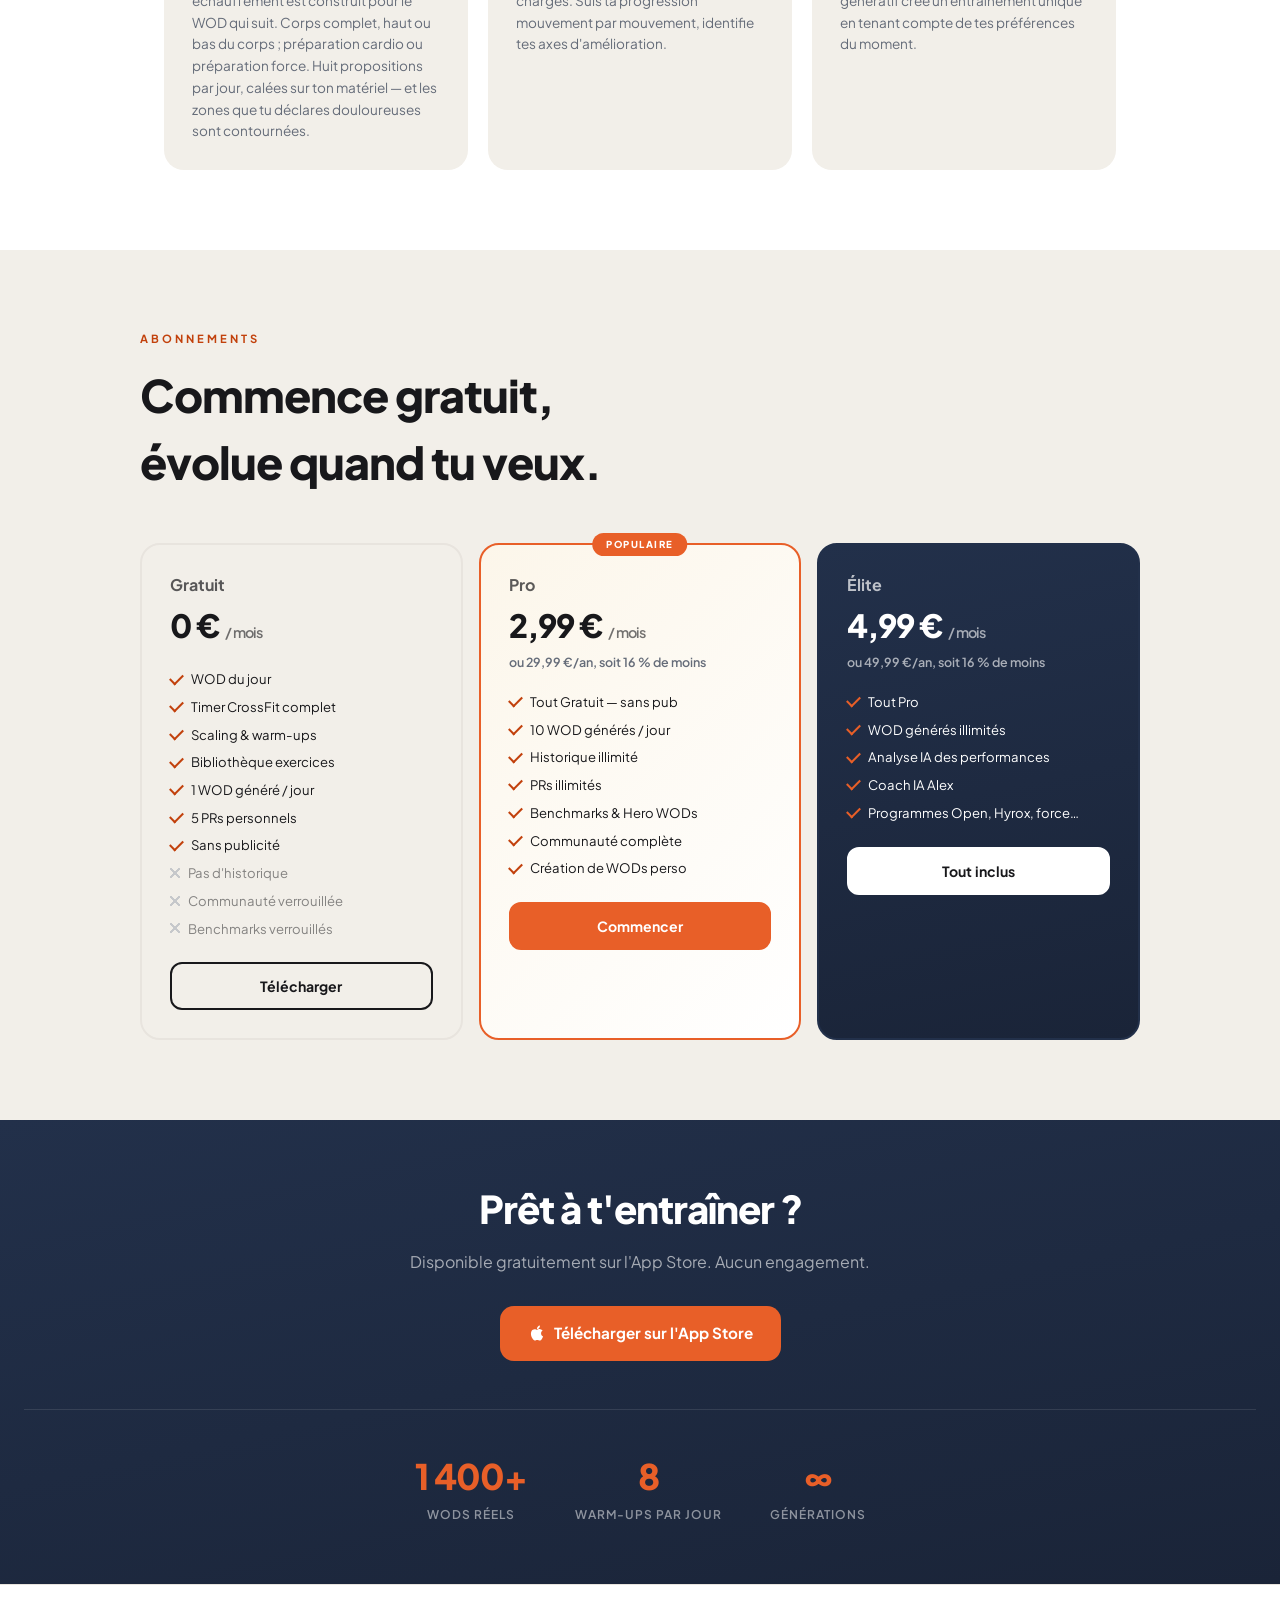
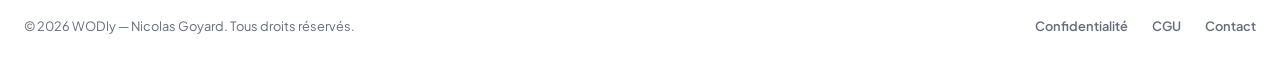
==== commit 4ff6323d: "Passe le logo du site en denim, et le sort du HTML Le site avait basculé sur la palette Denim ce mat" ====
--- a/index.html
+++ b/index.html
@@ -111,14 +111,14 @@
 
 <nav>
   <div class="nav-logo">
-    <img src="[data-uri]" alt="WODly"/>
+    <img src="logo.png" alt="WODly" width="36" height="36"/>
     <span>WODly</span>
   </div>
   <a href="#telechargement" class="nav-cta">Télécharger — Gratuit</a>
 </nav>
 
 <section class="hero">
-  <img class="hero-img" src="[data-uri]" alt="WODly"/>
+  <img class="hero-img" src="logo.png" alt="WODly" width="280" height="280"/>
   <div class="hero-badge"><span></span>Disponible sur iOS</div>
   <h1>Ton WOD du jour, <em>généré pour toi.</em></h1>
   <p>WODly crée chaque jour un entraînement adapté à ton niveau, ton matériel et tes objectifs. Échauffement généré pour ce WOD-là, timer intégré, scaling — tout y est.</p>
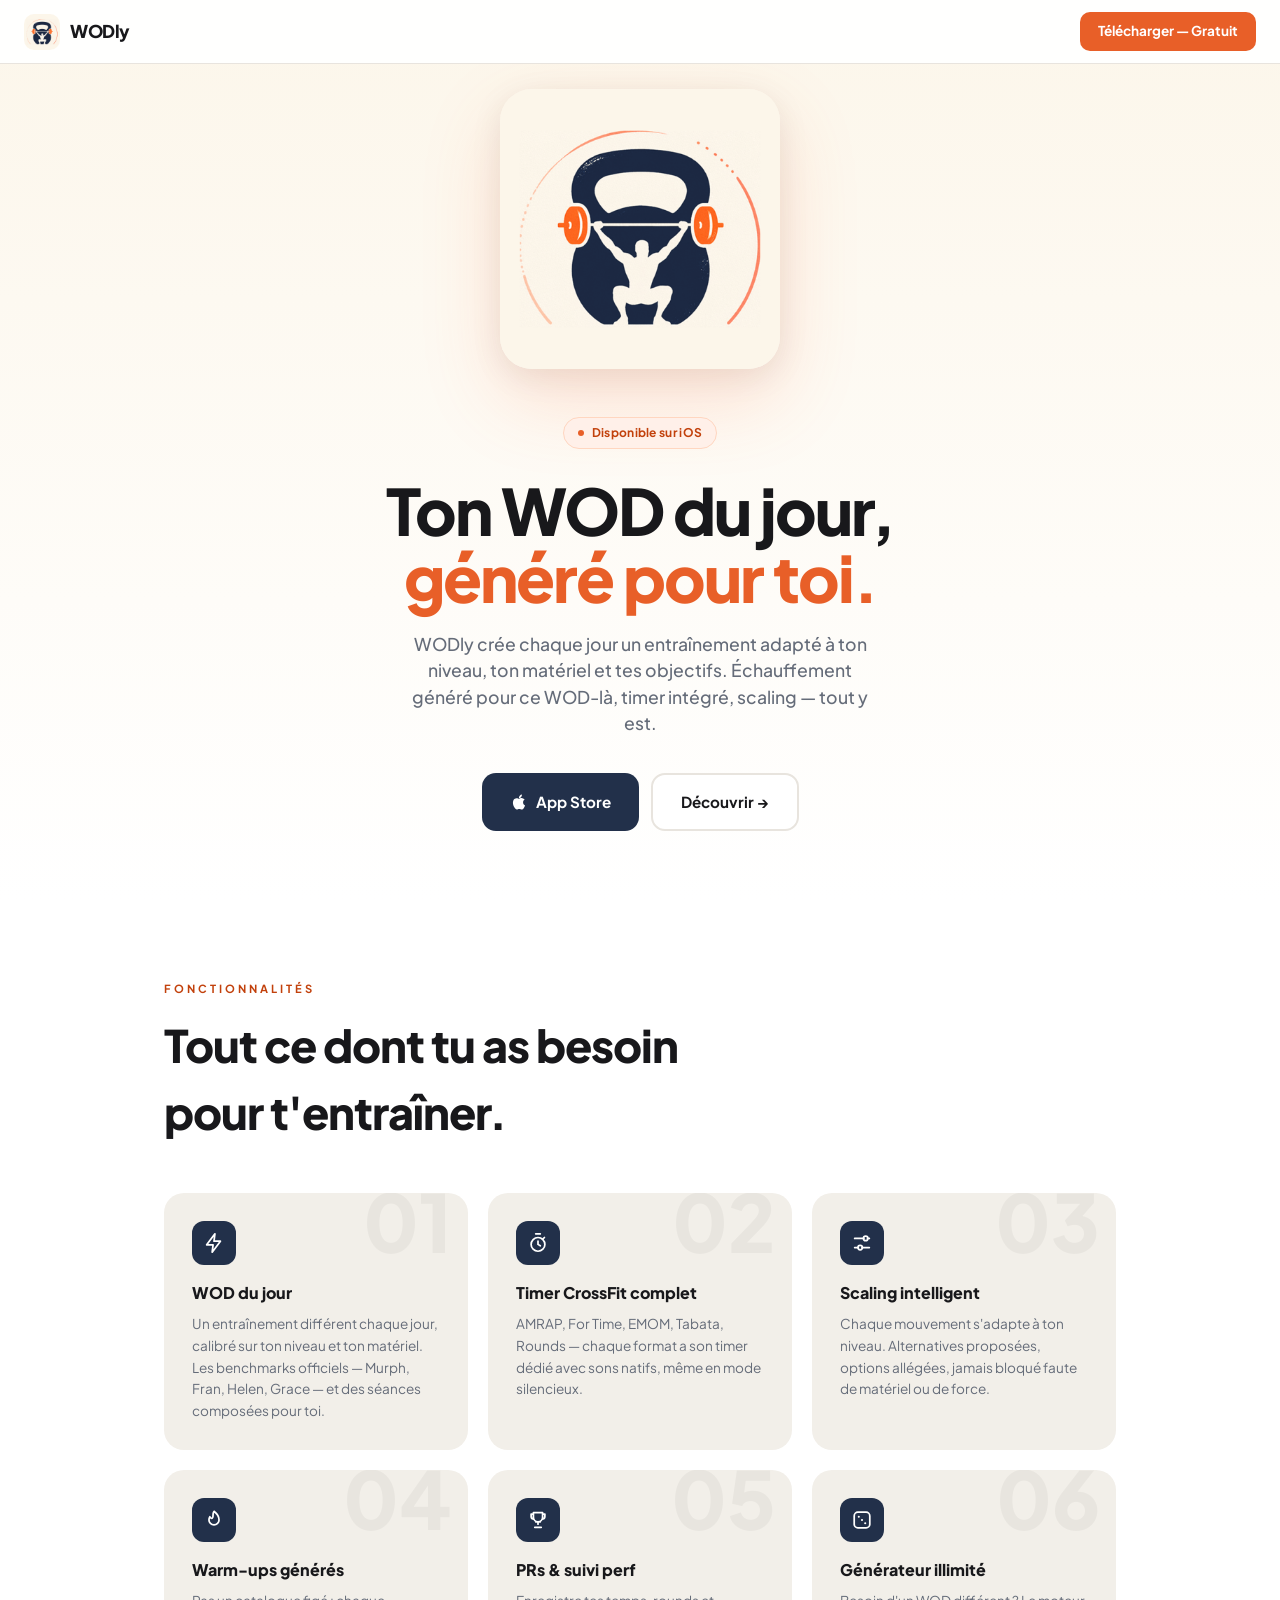
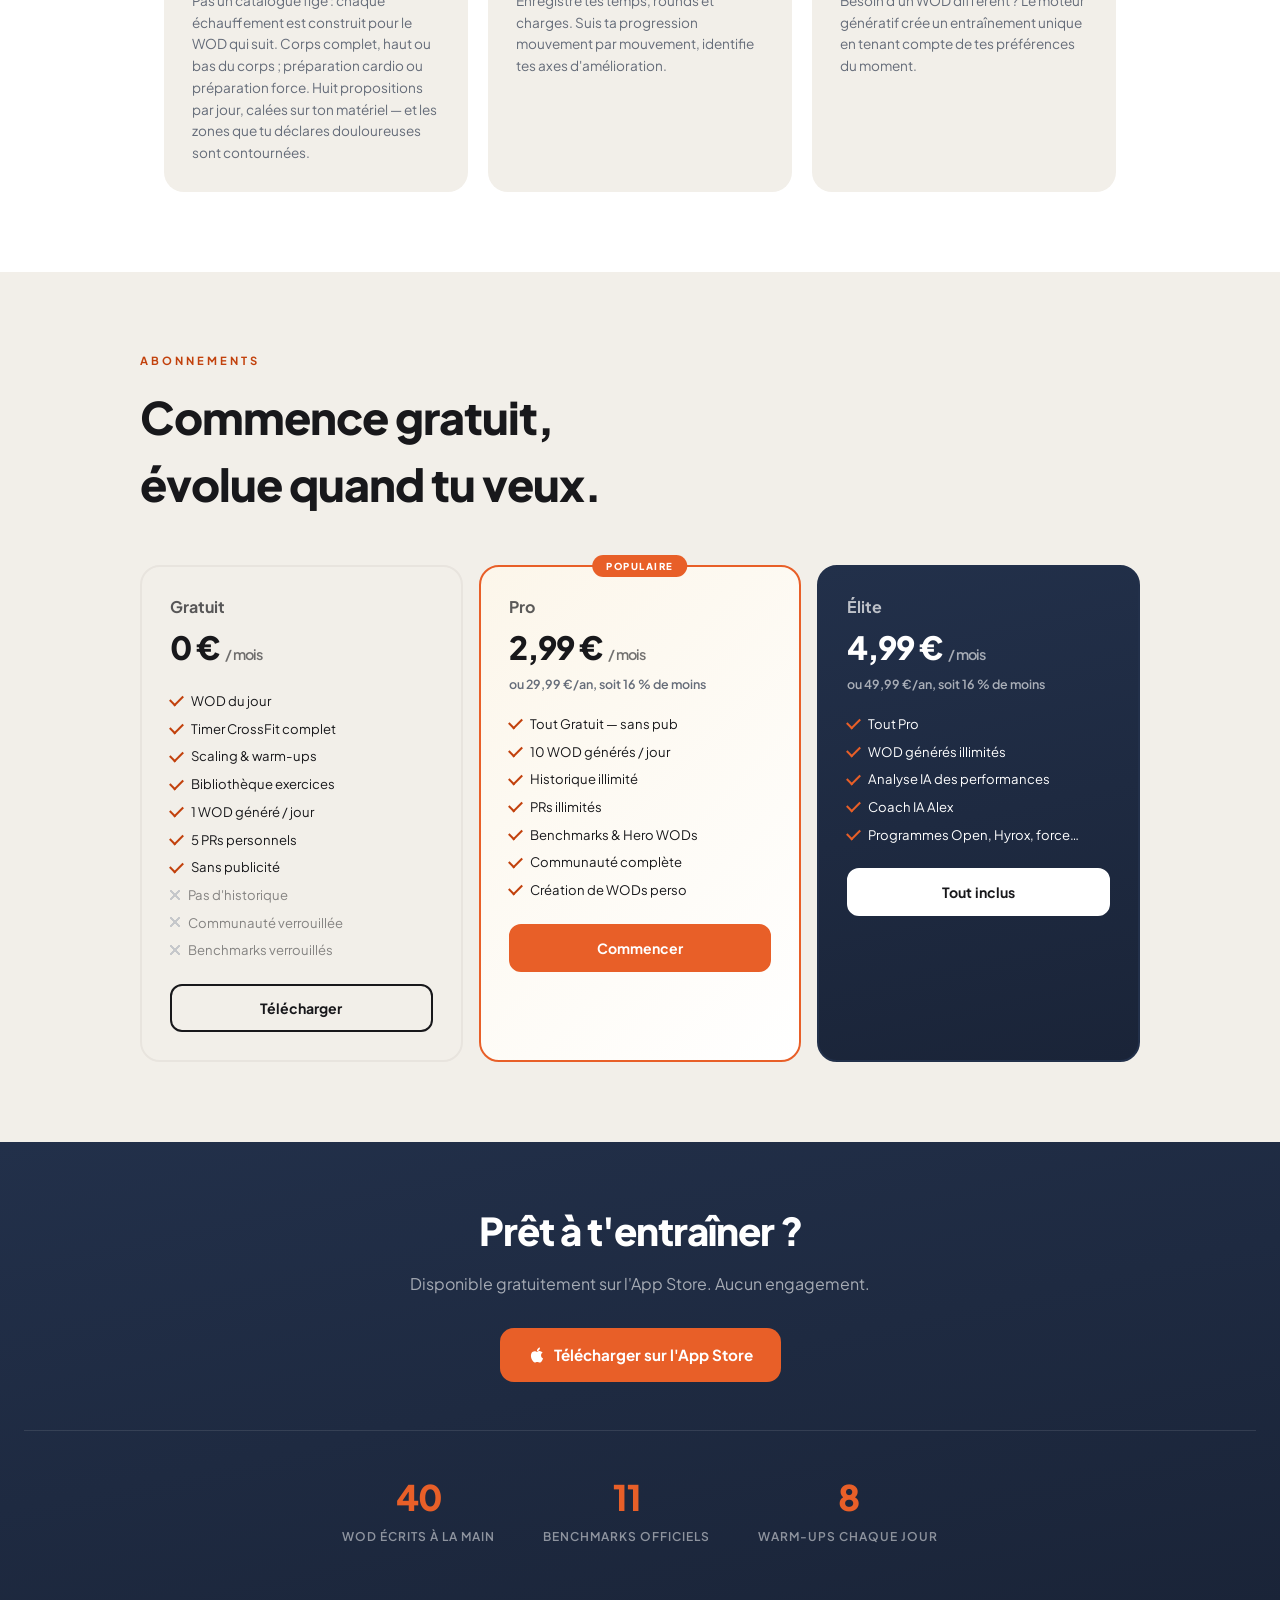
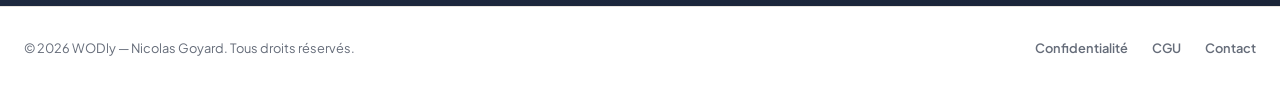
==== commit 0d4f483b: "Des chiffres vrais à la place de « 1 400+ WODs réels » La table `WODS` de l'app en contient 40, pas " ====
--- a/index.html
+++ b/index.html
@@ -138,7 +138,7 @@
     <div class="feat" data-n="01">
       <div class="feat-icon"><svg viewBox="0 0 24 24" width="22" height="22" fill="none" stroke="currentColor" stroke-width="1.9" stroke-linecap="round" stroke-linejoin="round"><path d="M13 2 4 14h7l-1 8 9-12h-7l1-8Z"/></svg></div>
       <h3>WOD du jour</h3>
-      <p>Un entraînement généré chaque jour, piochant dans une base de 1 400+ WODs réels et créé sur mesure selon ton niveau et ton matériel.</p>
+      <p>Un entraînement différent chaque jour, calibré sur ton niveau et ton matériel. Les benchmarks officiels — Murph, Fran, Helen, Grace — et des séances composées pour toi.</p>
     </div>
     <div class="feat" data-n="02">
       <div class="feat-icon"><svg viewBox="0 0 24 24" width="22" height="22" fill="none" stroke="currentColor" stroke-width="1.9" stroke-linecap="round" stroke-linejoin="round"><circle cx="12" cy="13.5" r="7.5"/><path d="M12 10v3.5l2.5 1.5M9.5 2h5M19 6l-1.6 1.6"/></svg></div>
@@ -235,9 +235,9 @@
     Télécharger sur l'App Store
   </a>
   <div class="stats">
-    <div class="stat"><div class="val">1 400+</div><div class="lbl">WODs réels</div></div>
-    <div class="stat"><div class="val">8</div><div class="lbl">Warm-ups par jour</div></div>
-    <div class="stat"><div class="val">∞</div><div class="lbl">Générations</div></div>
+    <div class="stat"><div class="val">40</div><div class="lbl">WOD écrits à la main</div></div>
+    <div class="stat"><div class="val">11</div><div class="lbl">Benchmarks officiels</div></div>
+    <div class="stat"><div class="val">8</div><div class="lbl">Warm-ups chaque jour</div></div>
   </div>
 </div>
 
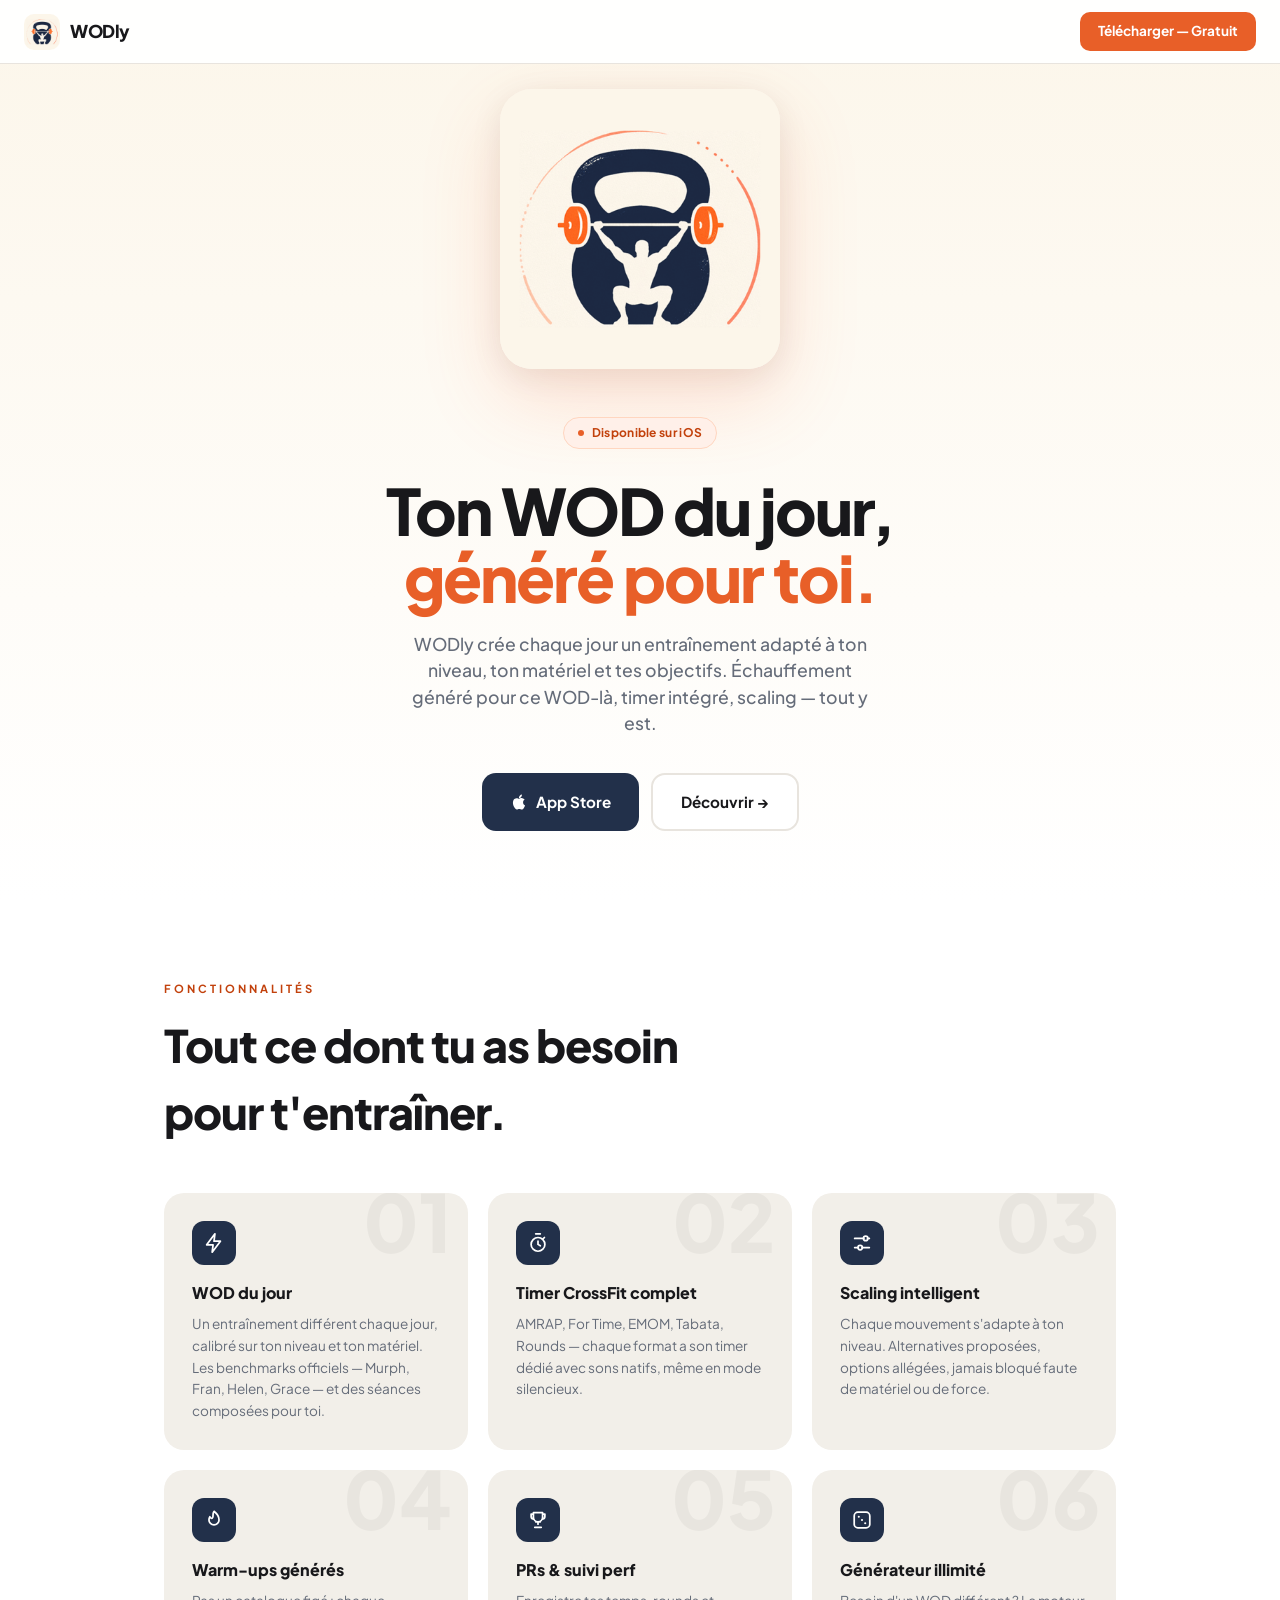
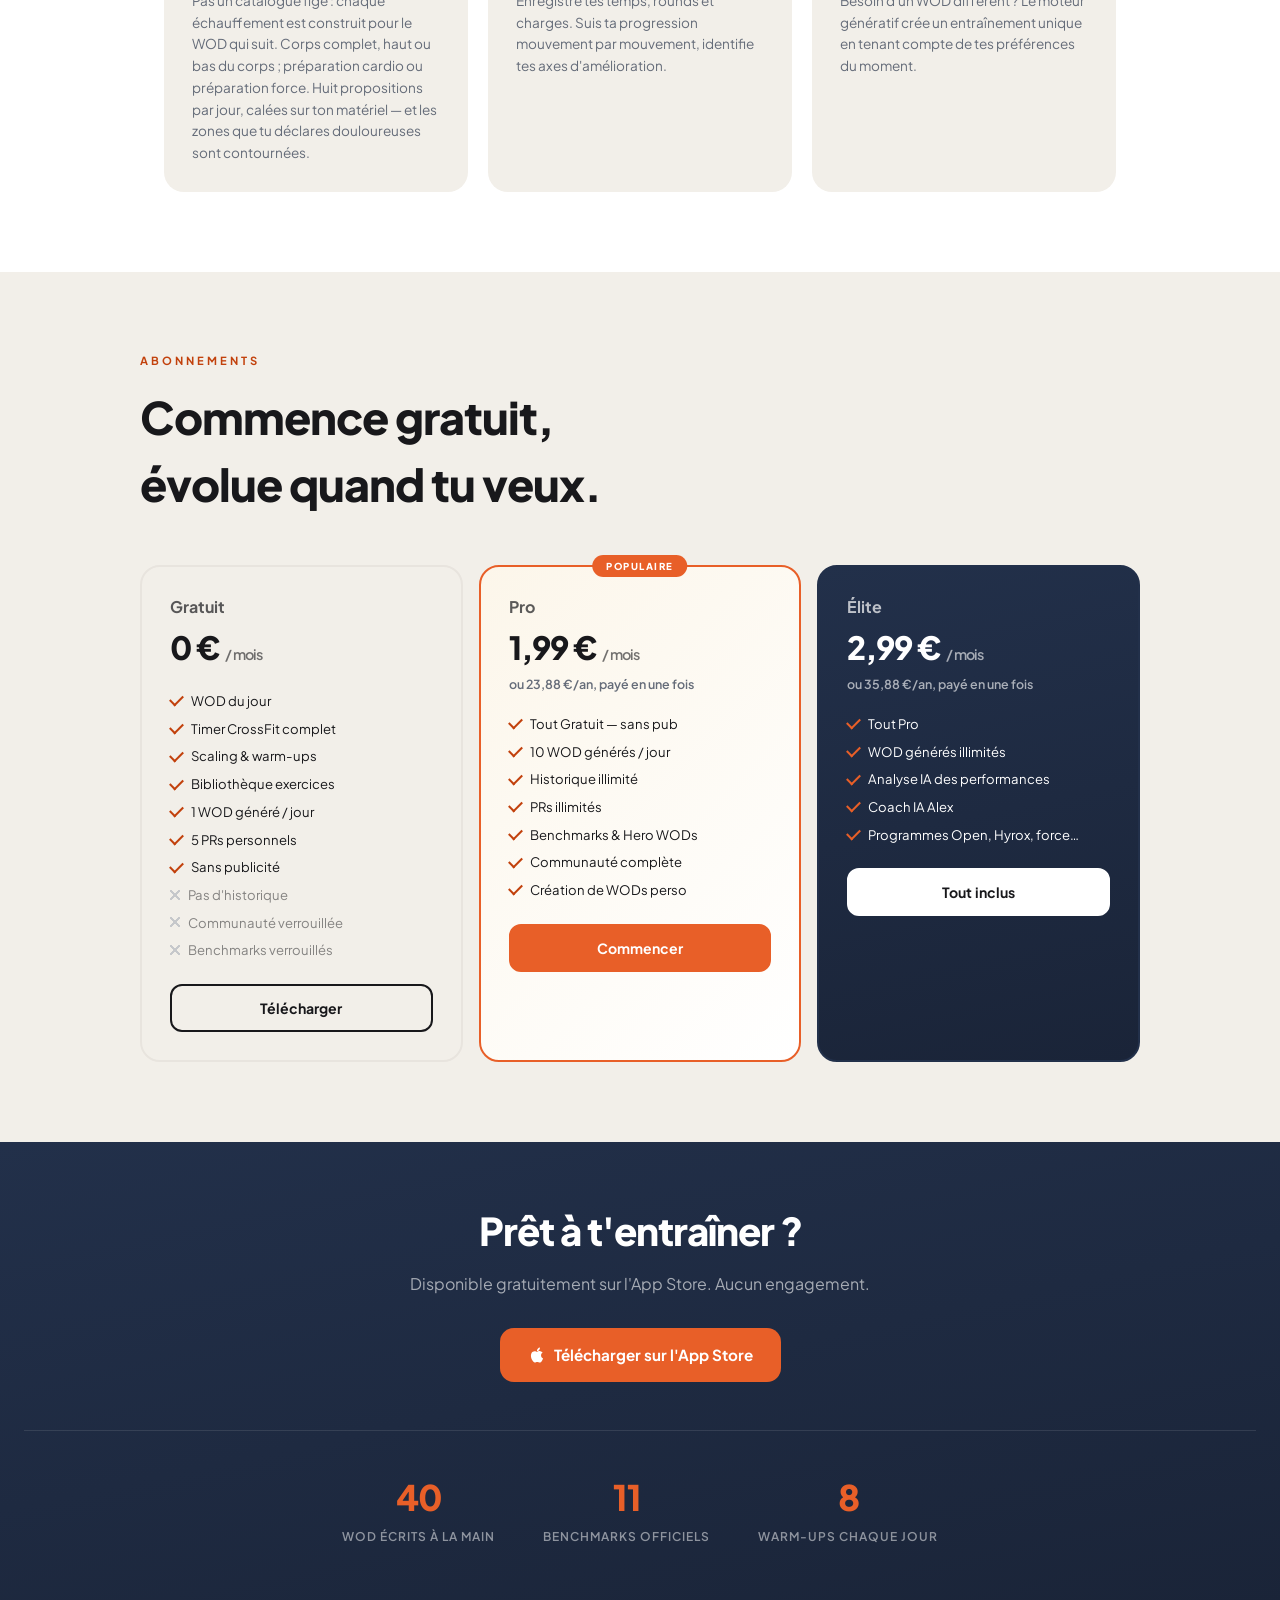
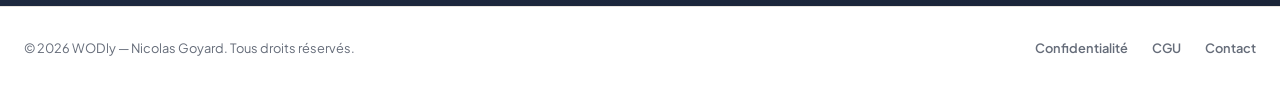
==== commit c2c2a983: "Nouveaux tarifs : 1,99 € et 2,99 €, sans réduction annuelle Aligné sur l'app (WODly, commit f9be9bb)" ====
--- a/index.html
+++ b/index.html
@@ -195,8 +195,8 @@
     <div class="plan featured">
       <div class="plan-badge">POPULAIRE</div>
       <h3>Pro</h3>
-      <div class="price">2,99 € <span>/ mois</span></div>
-      <div class="price-year">ou 29,99 €/an, soit 16 % de moins</div>
+      <div class="price">1,99 € <span>/ mois</span></div>
+      <div class="price-year">ou 23,88 €/an, payé en une fois</div>
       <ul>
         <li>Tout Gratuit — sans pub</li>
         <li>10 WOD générés / jour</li>
@@ -211,8 +211,8 @@
 
     <div class="plan elite">
       <h3>Élite</h3>
-      <div class="price">4,99 € <span>/ mois</span></div>
-      <div class="price-year">ou 49,99 €/an, soit 16 % de moins</div>
+      <div class="price">2,99 € <span>/ mois</span></div>
+      <div class="price-year">ou 35,88 €/an, payé en une fois</div>
       <ul>
         <li>Tout Pro</li>
         <li>WOD générés illimités</li>
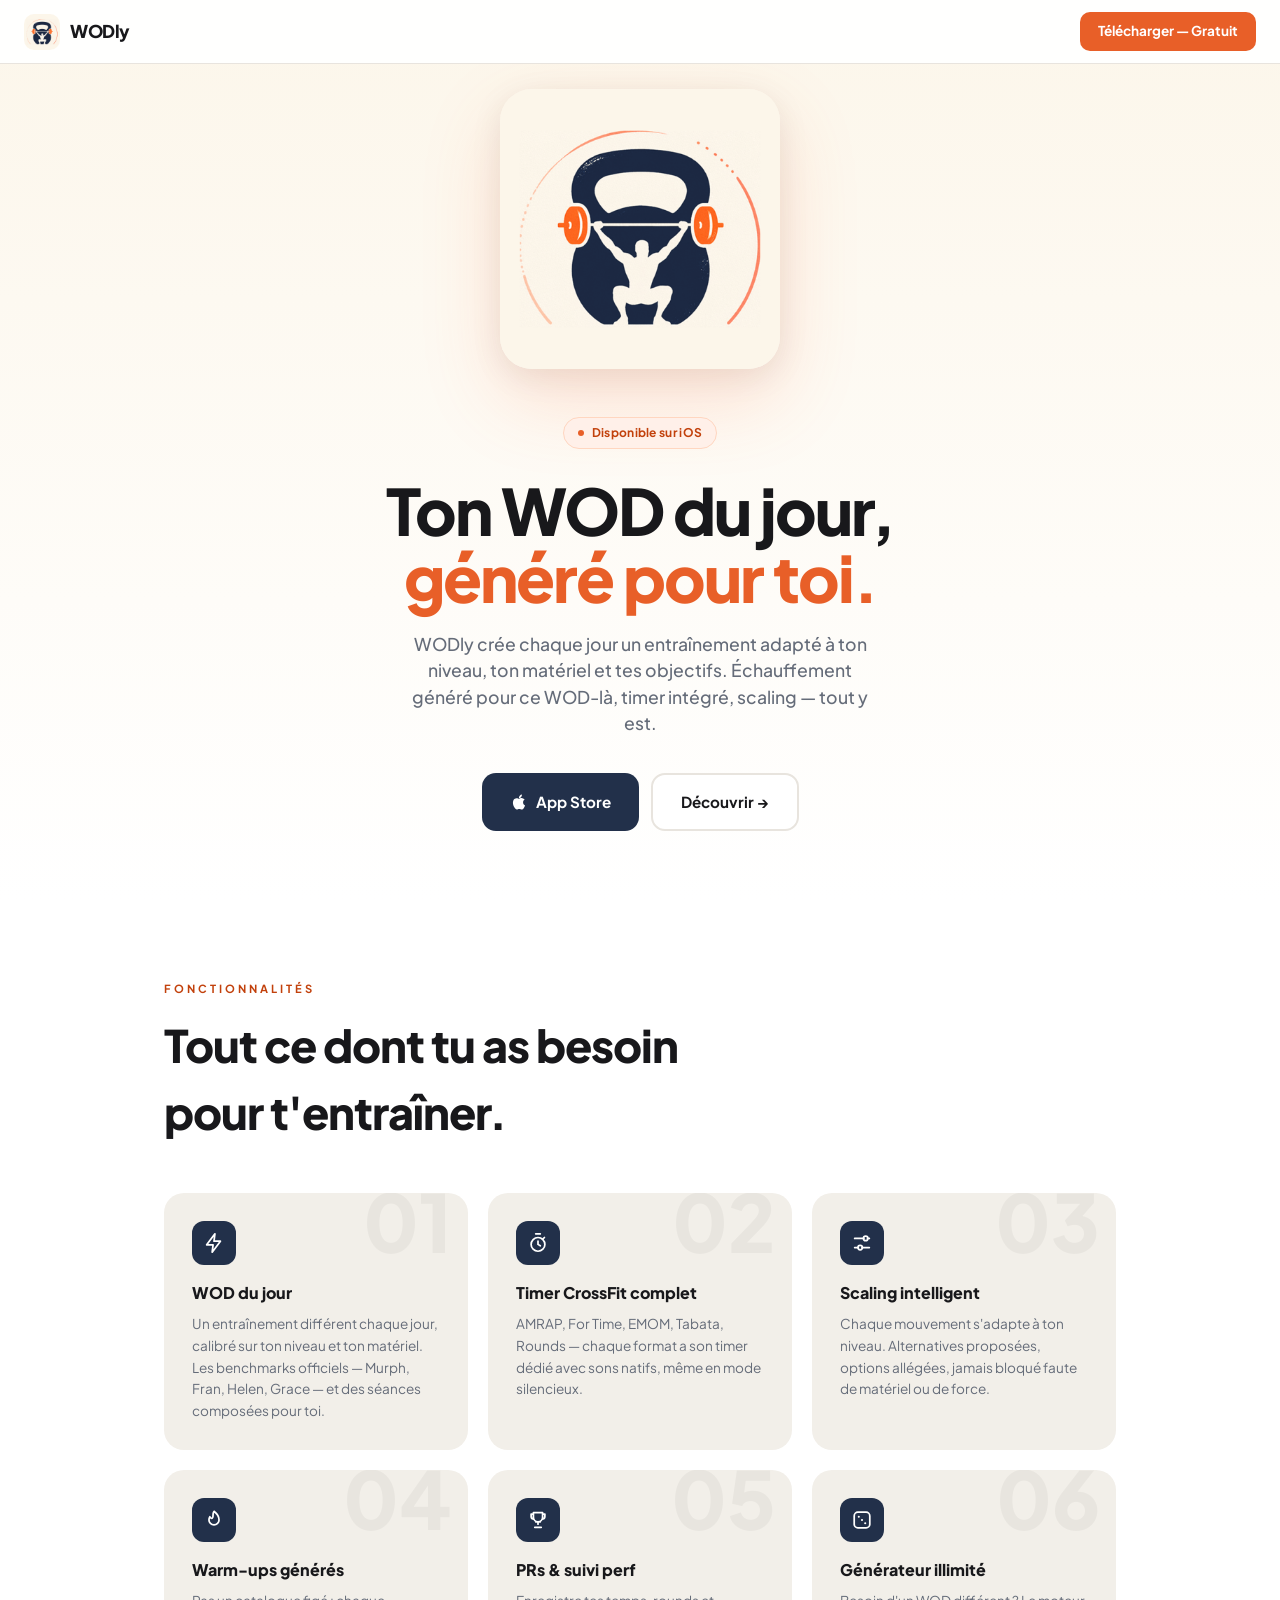
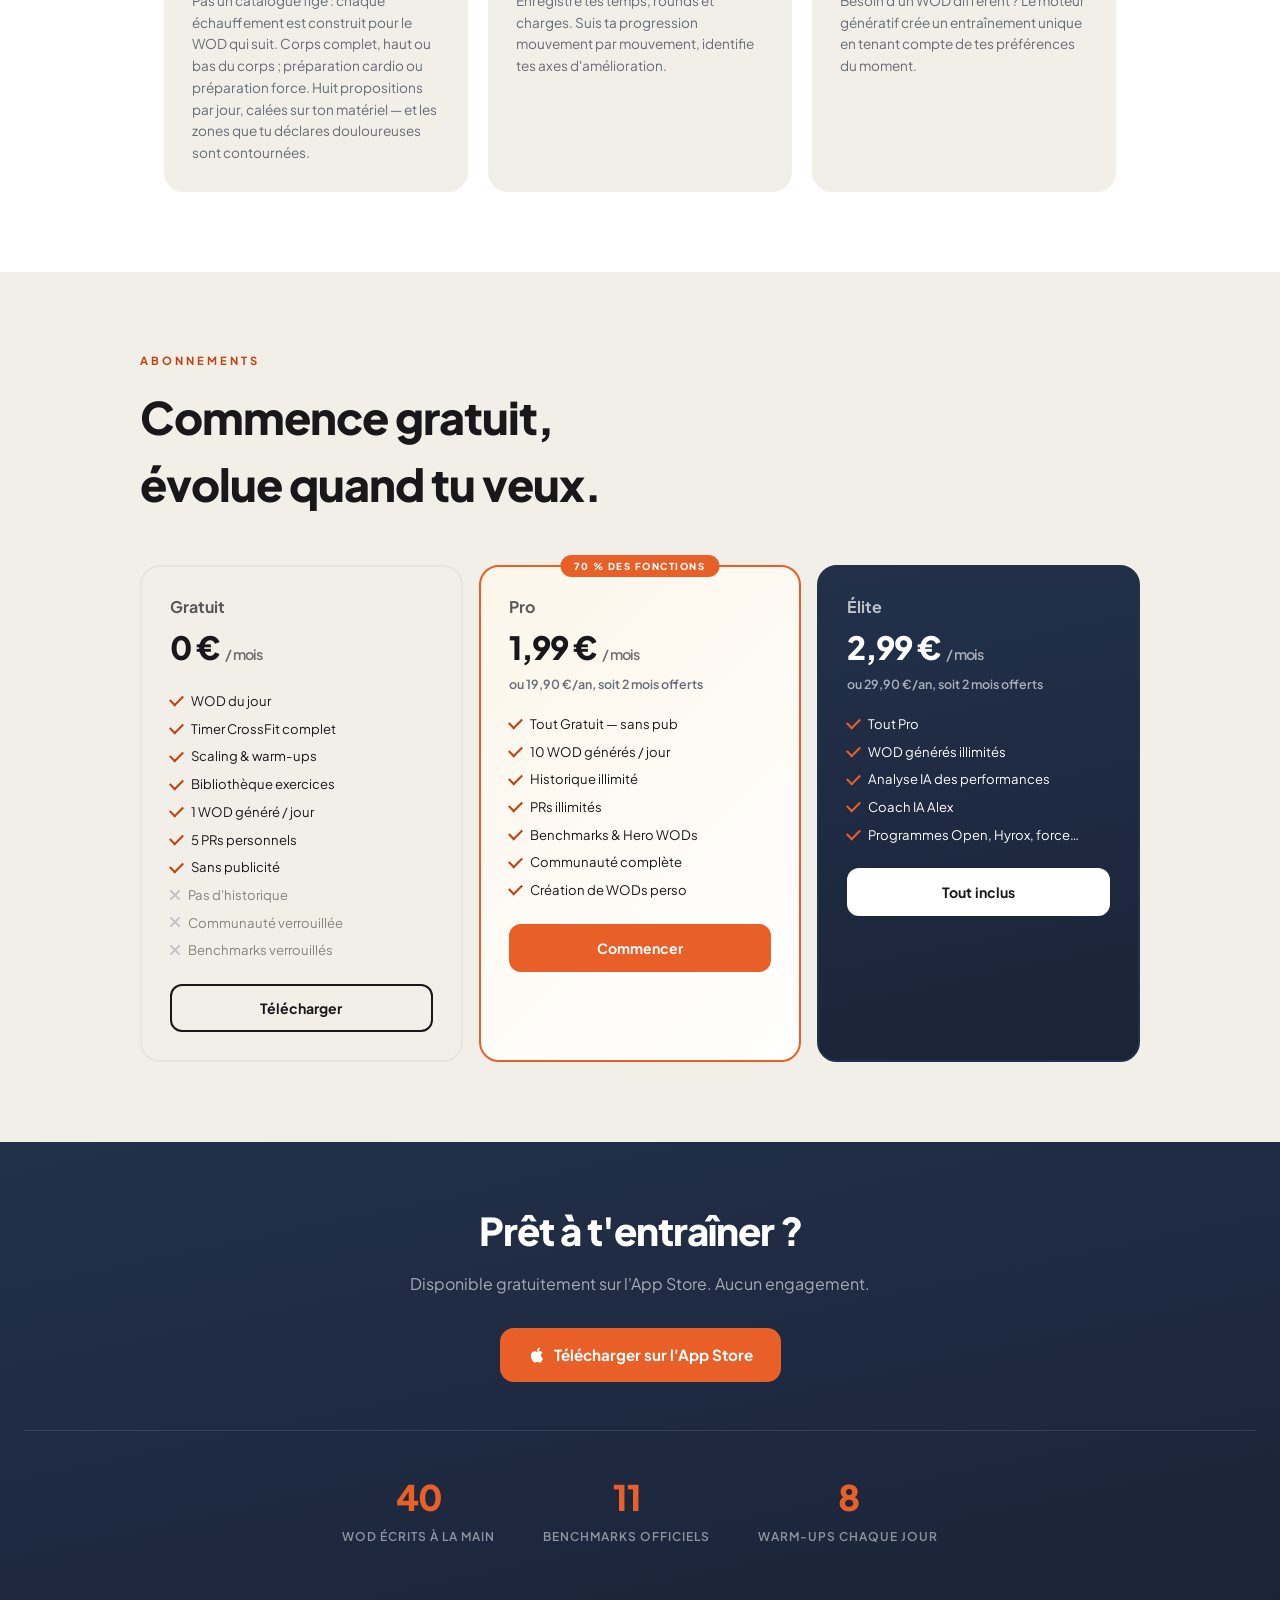
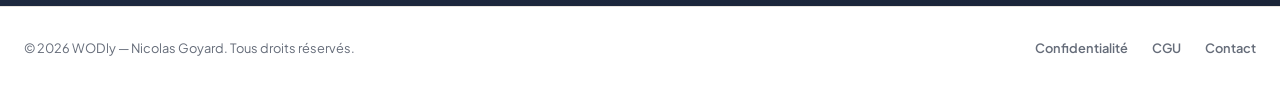
==== commit 9b3515ce: "Annuels à 19,90 et 29,90 : dix mensualités pile, deux mois offerts Prix posés dans App Store Connect" ====
--- a/index.html
+++ b/index.html
@@ -193,10 +193,10 @@
     </div>
 
     <div class="plan featured">
-      <div class="plan-badge">POPULAIRE</div>
+      <div class="plan-badge">70 % DES FONCTIONS</div>
       <h3>Pro</h3>
       <div class="price">1,99 € <span>/ mois</span></div>
-      <div class="price-year">ou 23,88 €/an, payé en une fois</div>
+      <div class="price-year">ou 19,90 €/an, soit 2 mois offerts</div>
       <ul>
         <li>Tout Gratuit — sans pub</li>
         <li>10 WOD générés / jour</li>
@@ -212,7 +212,7 @@
     <div class="plan elite">
       <h3>Élite</h3>
       <div class="price">2,99 € <span>/ mois</span></div>
-      <div class="price-year">ou 35,88 €/an, payé en une fois</div>
+      <div class="price-year">ou 29,90 €/an, soit 2 mois offerts</div>
       <ul>
         <li>Tout Pro</li>
         <li>WOD générés illimités</li>
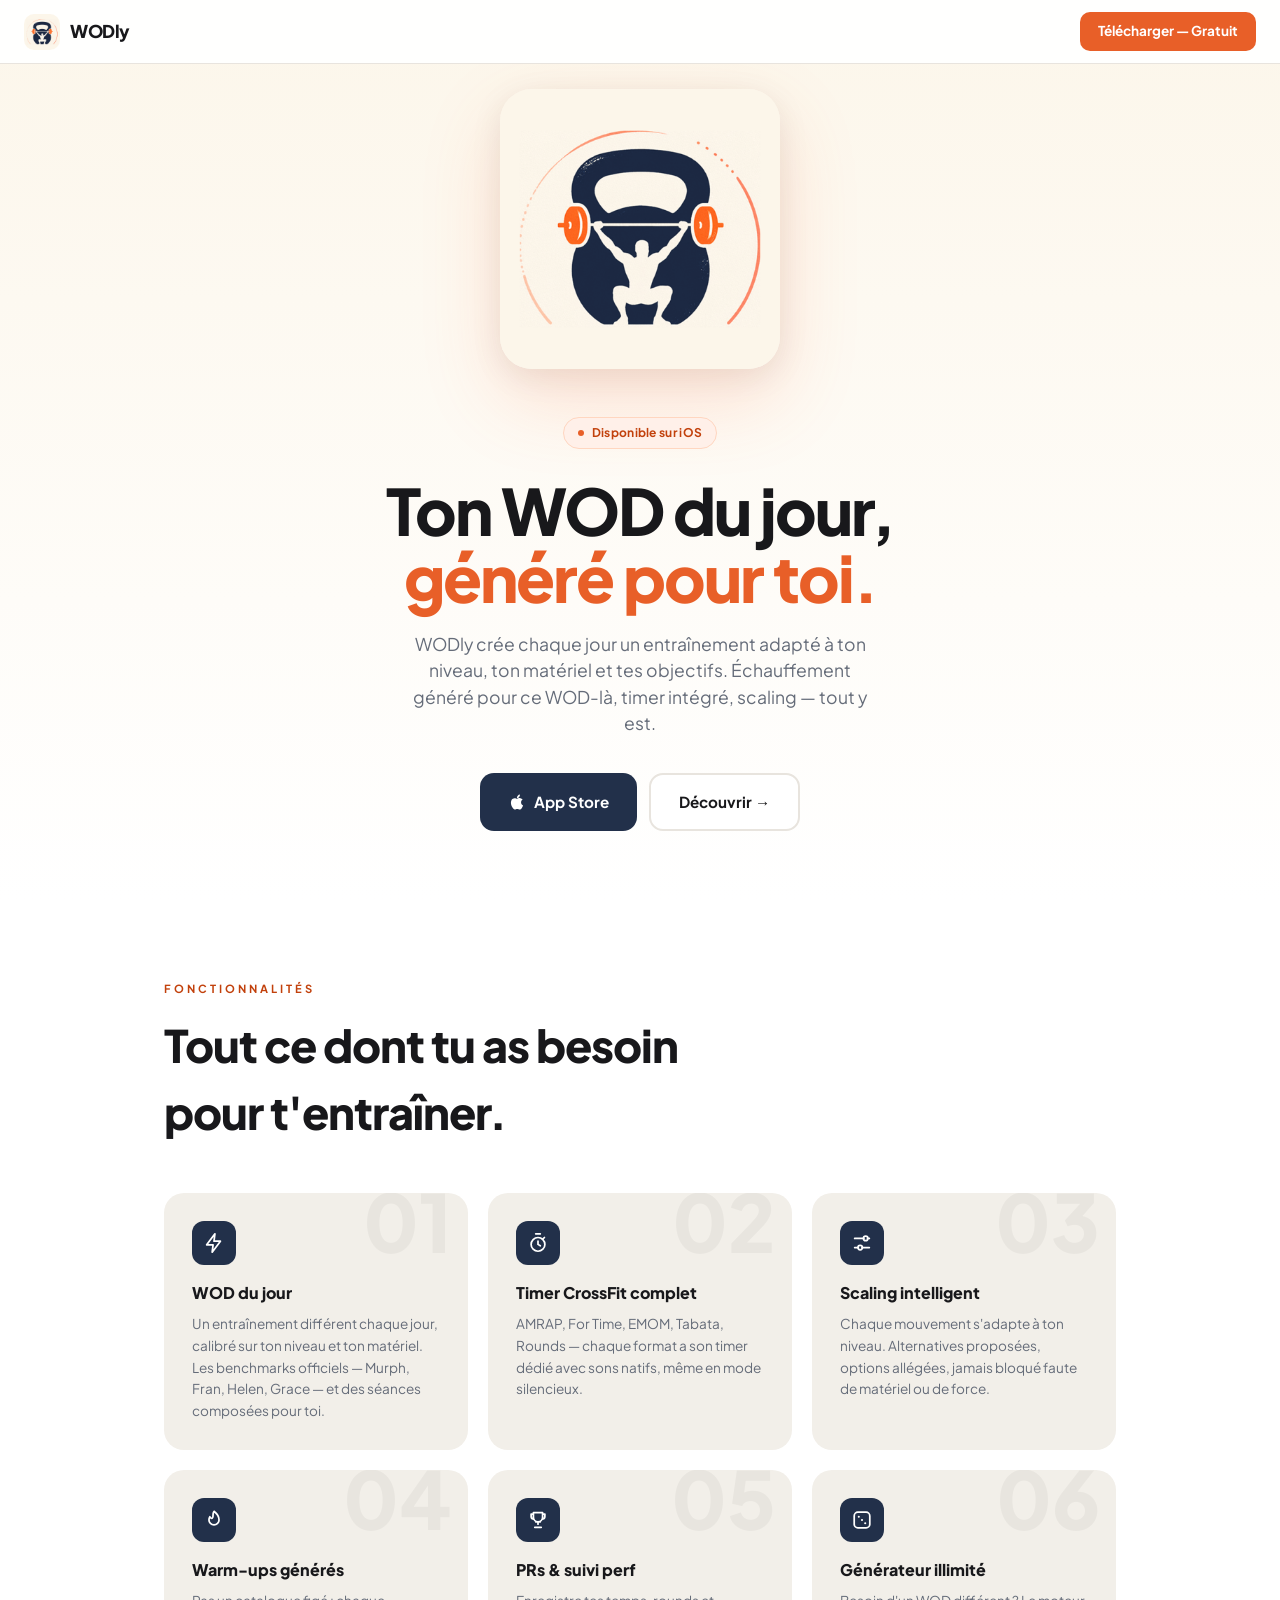
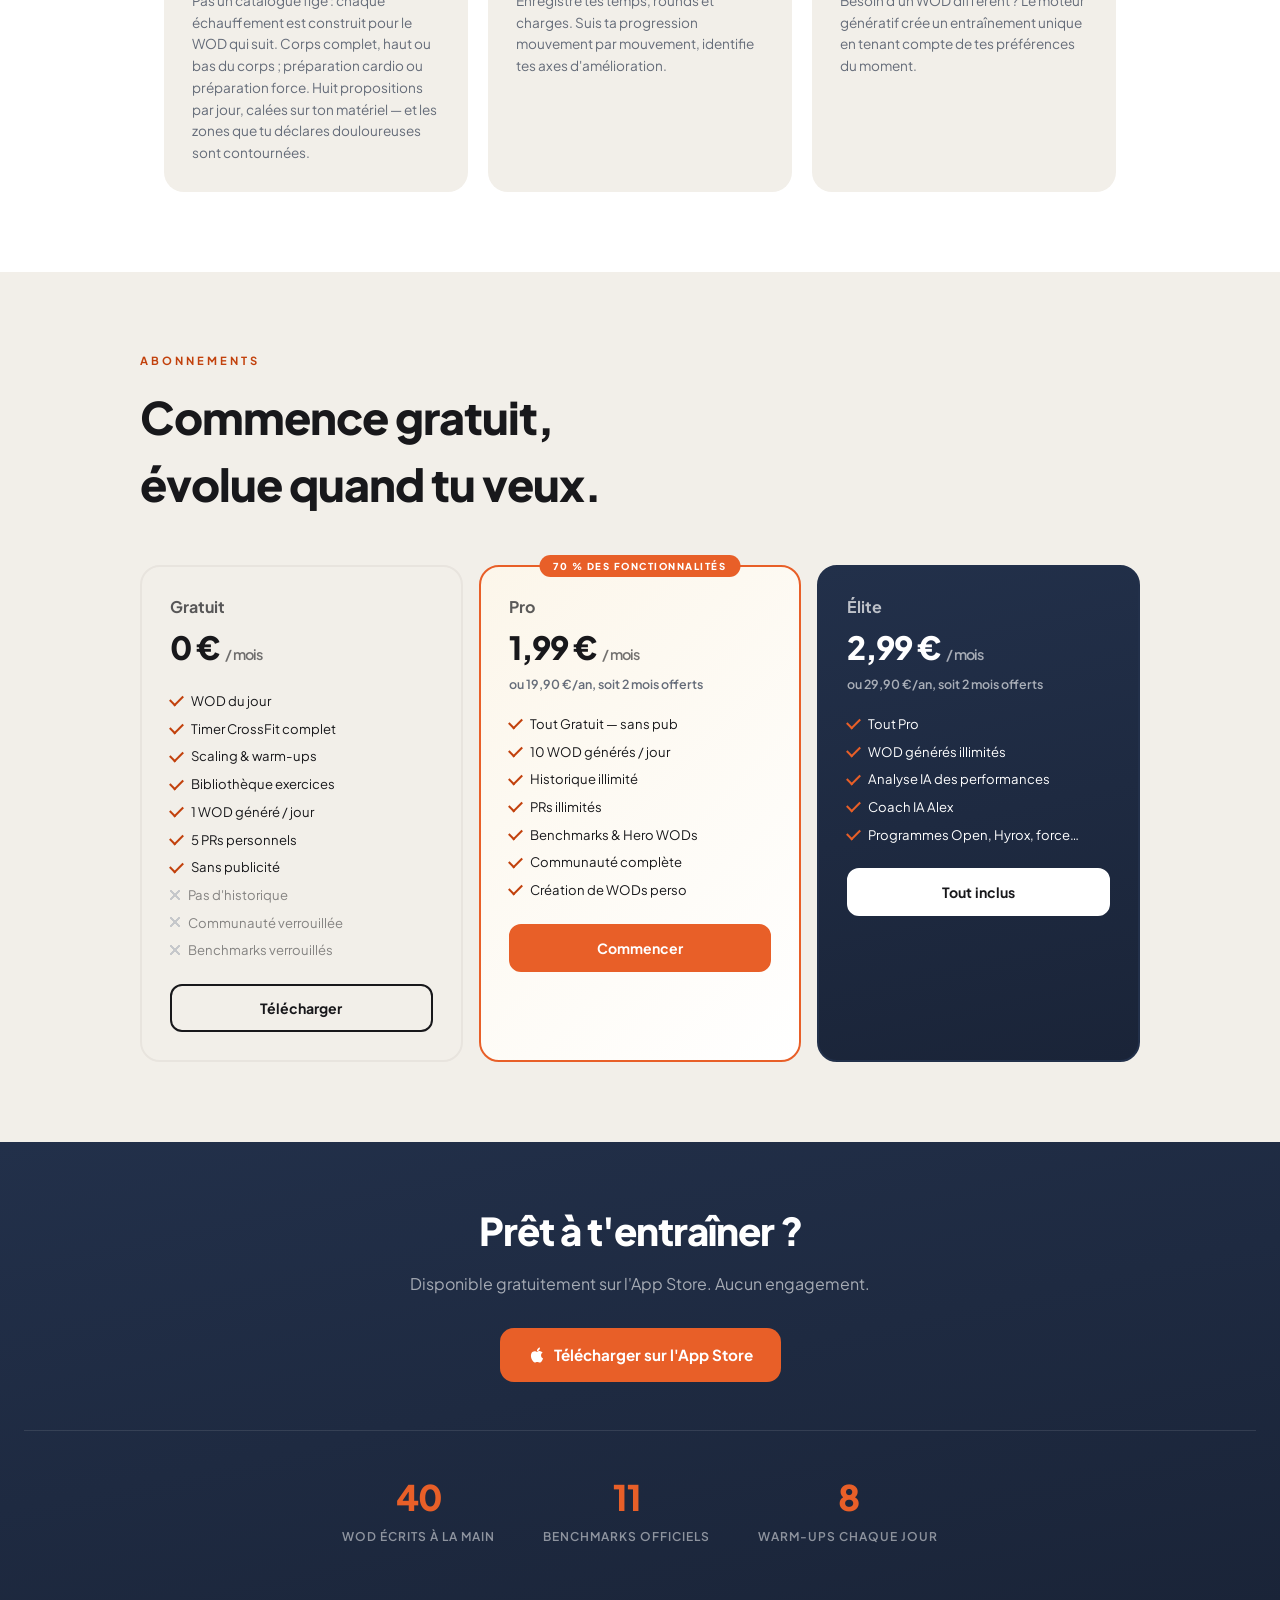
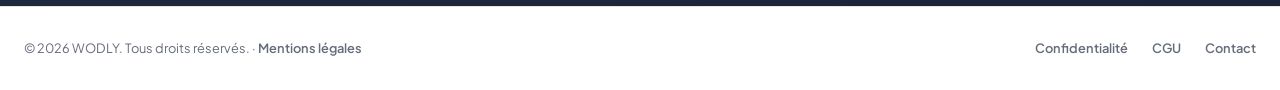
==== commit 710cee04: "Mentions légales (EURL WODLY, RCS Angers 109 864 280), CGU et confidentialité à jour (OpenAI, CNIL, " ====
--- a/index.html
+++ b/index.html
@@ -5,8 +5,7 @@
 <meta name="viewport" content="width=device-width, initial-scale=1.0"/>
 <title>WODly — Ton coach CrossFit quotidien</title>
 <meta name="description" content="WODly génère ton WOD du jour, adapté à ton niveau et ton matériel. Timer, warm-up, scaling, records personnels."/>
-<link rel="preconnect" href="https://fonts.googleapis.com"/>
-<link href="https://fonts.googleapis.com/css2?family=Plus+Jakarta+Sans:wght@400;600;700;800;900&display=swap" rel="stylesheet"/>
+<link href="fonts/fonts.css" rel="stylesheet"/>
 <style>
   *{margin:0;padding:0;box-sizing:border-box;}
   :root{
@@ -193,7 +192,7 @@
     </div>
 
     <div class="plan featured">
-      <div class="plan-badge">70 % DES FONCTIONS</div>
+      <div class="plan-badge">70 % DES FONCTIONNALITÉS</div>
       <h3>Pro</h3>
       <div class="price">1,99 € <span>/ mois</span></div>
       <div class="price-year">ou 19,90 €/an, soit 2 mois offerts</div>
@@ -242,7 +241,7 @@
 </div>
 
 <footer>
-  <span>© 2026 WODly — Nicolas Goyard. Tous droits réservés.</span>
+  <span>© 2026 WODLY. Tous droits réservés. · <a href="mentions-legales.html" style="color:inherit">Mentions légales</a></span>
   <div class="footer-links">
     <a href="politique-de-confidentialite.html">Confidentialité</a>
     <a href="cgu.html">CGU</a>
--- a/fonts/fonts.css
+++ b/fonts/fonts.css
@@ -0,0 +1,6 @@
+/* Plus Jakarta Sans hébergée sur le site (2026-11-12) : plus d'appel aux
+   serveurs de Google, qui recevaient l'adresse IP de chaque visiteur. */
+@font-face{font-family:'Plus Jakarta Sans';font-style:normal;font-weight:400;font-display:swap;src:url(plus-jakarta-sans-latin-400-normal.woff2) format('woff2')}
+@font-face{font-family:'Plus Jakarta Sans';font-style:normal;font-weight:600;font-display:swap;src:url(plus-jakarta-sans-latin-600-normal.woff2) format('woff2')}
+@font-face{font-family:'Plus Jakarta Sans';font-style:normal;font-weight:700;font-display:swap;src:url(plus-jakarta-sans-latin-700-normal.woff2) format('woff2')}
+@font-face{font-family:'Plus Jakarta Sans';font-style:normal;font-weight:800 900;font-display:swap;src:url(plus-jakarta-sans-latin-800-normal.woff2) format('woff2')}
